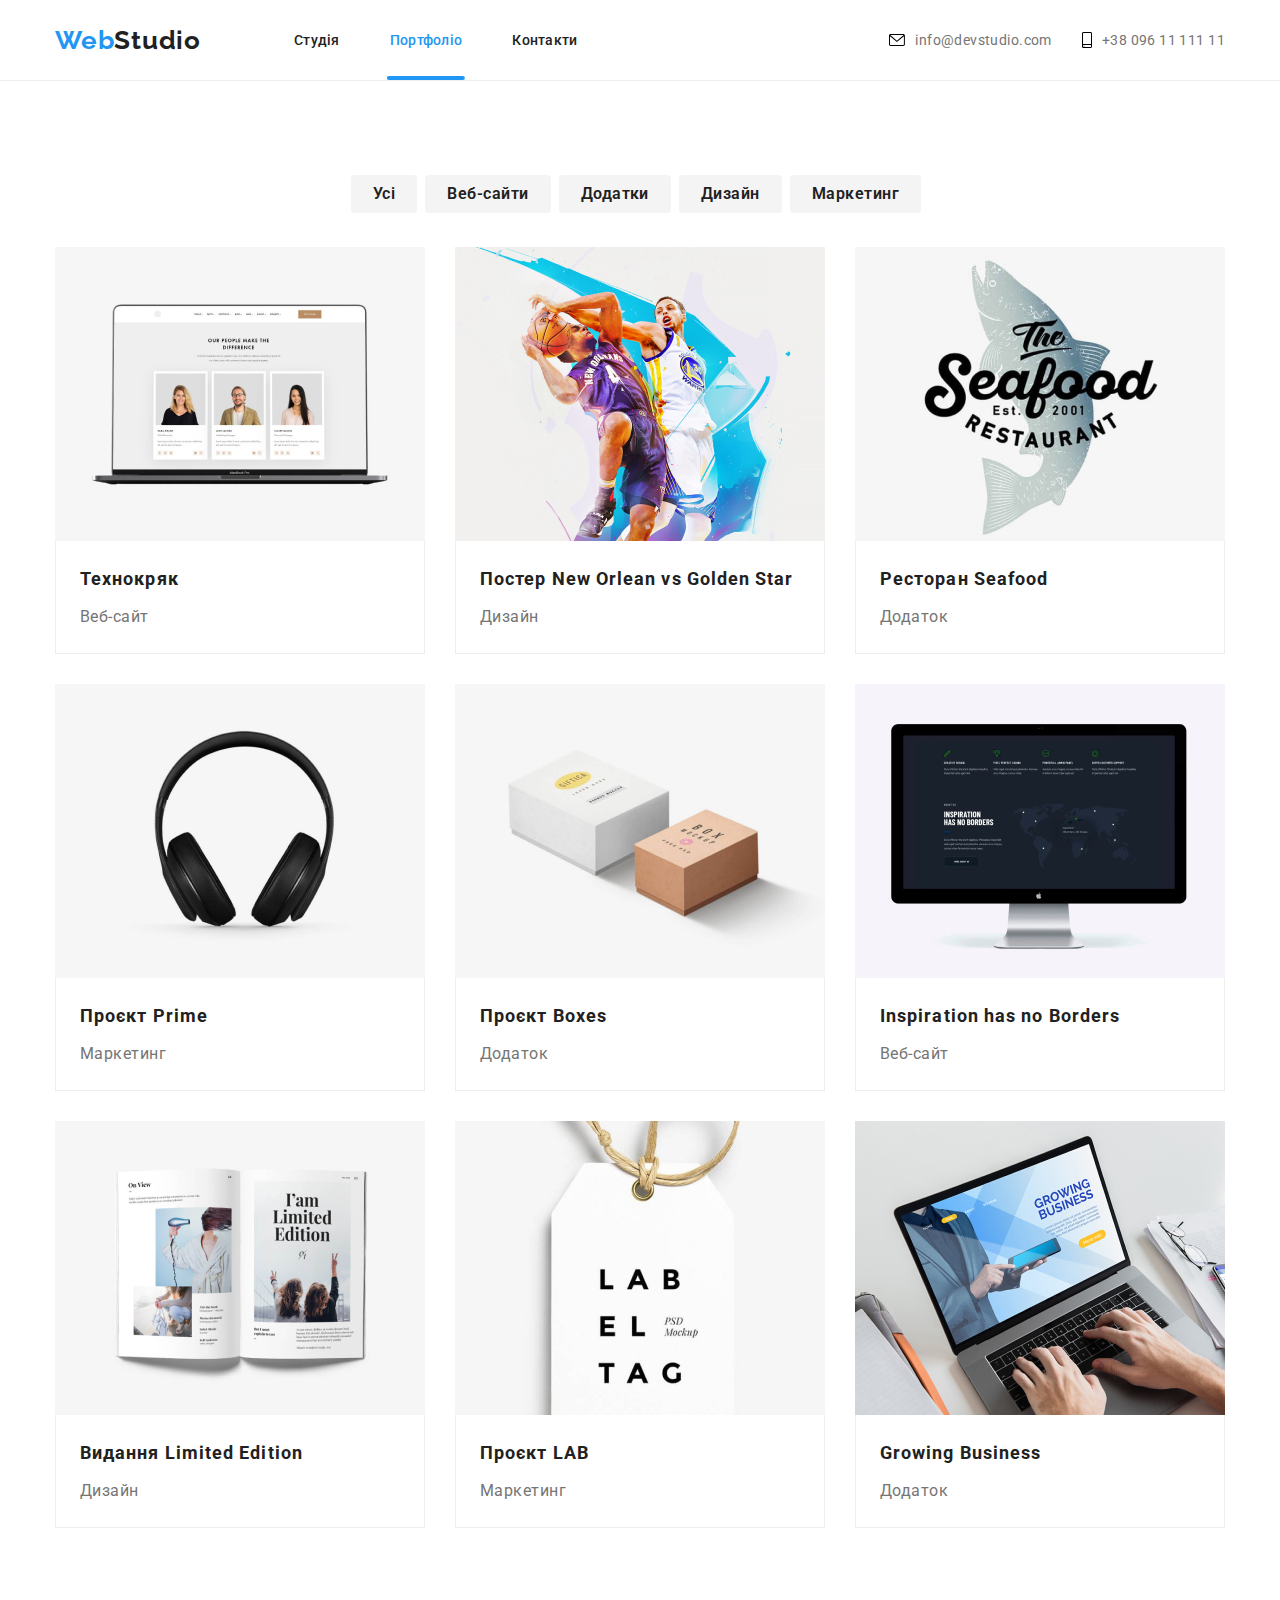
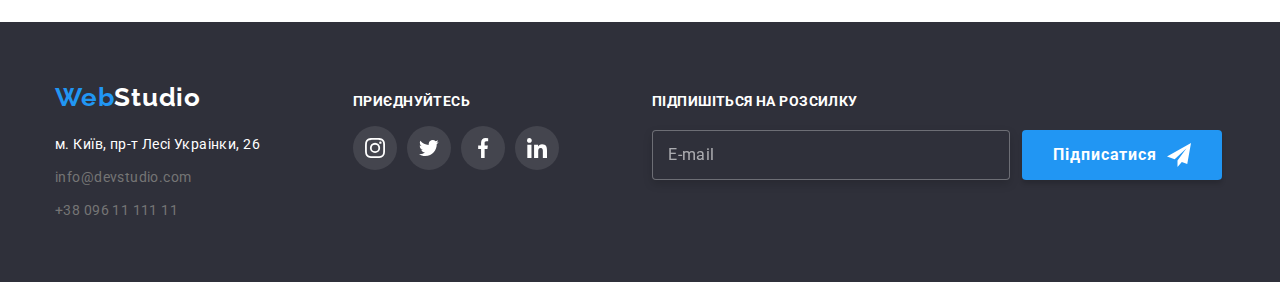
==== portfolio.html @ 5ae22065 "hw7" ====
<!DOCTYPE html>
<html lang="uk">
  <head>
    <meta charset="UTF-8" />
    <meta http-equiv="X-UA-Compatible" content="IE=edge" />
    <meta name="viewport" content="width=device-width, initial-scale=1.0" />
    <title>Portfolio</title>
    <link rel="preconnect" href="https://fonts.googleapis.com" />
    <link rel="preconnect" href="https://fonts.gstatic.com" crossorigin />
    <link
      href="https://fonts.googleapis.com/css2?family=Raleway:wght@700&family=Roboto:wght@400;500;700;900&display=swap"
      rel="stylesheet"
    />
    <link
      rel="stylesheet"
      href="https://cdnjs.cloudflare.com/ajax/libs/modern-normalize/1.1.0/modern-normalize.min.css"
    />
    <link rel="stylesheet" href="./css/styles.css" />
  </head>
  <body>
    <header class="header">
      <div class="container header-container">
        <nav class="nav-flex">
          <a class="logo-header" href="./index.html">
            <span class="logo-h1">Web</span>Studio</a
          >
          <ul class="nav-ul-flex">
            <li>
              <a class="link-header" href="./index.html">Студія</a>
            </li>
            <li>
              <a class="link-header current" href="./portfolio.html"
                >Портфоліо</a
              >
            </li>
            <li><a class="link-header" href="#footer">Контакти</a></li>
          </ul>
        </nav>
        <ul class="ul-mail-flex">
          <li>
            <a class="link-header-mail" href="mailto:info@devstudio.com">
              <svg class="contacts-icon" width="16" height="12">
                <use href="./img/icons.svg#icon-envelope"></use>
              </svg>
              info@devstudio.com
            </a>
          </li>
          <li>
            <a class="link-header-number" href="tel:+380961111111"
              ><svg class="contacts-icon" width="10" height="16">
                <use href="./img/icons.svg#icon-smartphone"></use>
              </svg>
              +38 096 11 111 11
            </a>
          </li>
        </ul>
      </div>
    </header>
    <main>
      <section class="sec-one-portfolio">
        <div class="container">
          <h1 class="hidden">Що можна знайти на сайті</h1>
          <ul class="button-list">
            <li>
              <button class="button-portfolio" type="button">Усі</button>
            </li>
            <li>
              <button class="button-portfolio" type="button">Веб-сайти</button>
            </li>
            <li>
              <button class="button-portfolio" type="button">Додатки</button>
            </li>
            <li>
              <button class="button-portfolio" type="button">Дизайн</button>
            </li>
            <li>
              <button class="button-portfolio" type="button">Маркетинг</button>
            </li>
          </ul>
          <ul class="portfolio-cards">
            <li class="portfolio-card">
              <a class="portfolio-cards-link" href="#">
                <div class="portfolio-wrapper-card">
                  <img
                    src="./img/8.jpg"
                    alt="фото ноутбуку з відкритим сайтом"
                    width="370"
                  />
                  <p class="portfolio-card-text">
                    Ресурс пропонує комплексні пропозиції з різним рівнем
                    функціоналу та сервісів. Все це дозволить відвідувачу
                    отримати вичерпні відомості про компанію чи приватну особу.
                  </p>
                </div>
                <div class="portfolio-name-type">
                  <h2 class="portfolio-name">Технокряк</h2>
                  <p class="portfolio-type">Веб-сайт</p>
                </div>
              </a>
            </li>
            <li class="portfolio-card">
              <a class="portfolio-cards-link" href="#">
                <div class="portfolio-wrapper-card">
                  <img
                    src="./img/9.jpg"
                    alt="фото баскетболістів"
                    width="370"
                  />
                  <p class="portfolio-card-text">
                    Ресурс пропонує комплексні пропозиції з різним рівнем
                    функціоналу та сервісів. Все це дозволить відвідувачу
                    отримати вичерпні відомості про компанію чи приватну особу.
                  </p>
                </div>
                <div class="portfolio-name-type">
                  <h2 class="portfolio-name">
                    Постер New Orlean vs Golden Star
                  </h2>
                  <p class="portfolio-type">Дизайн</p>
                </div>
              </a>
            </li>
            <li class="portfolio-card">
              <a class="portfolio-cards-link" href="#">
                <div class="portfolio-wrapper-card">
                  <img
                    src="./img/10.jpg"
                    alt="фото логотипа ресторану"
                    width="370"
                  />
                  <p class="portfolio-card-text">
                    Ресурс пропонує комплексні пропозиції з різним рівнем
                    функціоналу та сервісів. Все це дозволить відвідувачу
                    отримати вичерпні відомості про компанію чи приватну особу.
                  </p>
                </div>
                <div class="portfolio-name-type">
                  <h2 class="portfolio-name">Ресторан Seafood</h2>
                  <p class="portfolio-type">Додаток</p>
                </div>
              </a>
            </li>
            <li class="portfolio-card">
              <a class="portfolio-cards-link" href="#">
                <div class="portfolio-wrapper-card">
                  <img src="./img/11.jpg" alt="фото навушників" width="370" />
                  <p class="portfolio-card-text">
                    Ресурс пропонує комплексні пропозиції з різним рівнем
                    функціоналу та сервісів. Все це дозволить відвідувачу
                    отримати вичерпні відомості про компанію чи приватну особу.
                  </p>
                </div>
                <div class="portfolio-name-type">
                  <h2 class="portfolio-name">Проєкт Prime</h2>
                  <p class="portfolio-type">Маркетинг</p>
                </div>
              </a>
            </li>
            <li class="portfolio-card">
              <a class="portfolio-cards-link" href="#">
                <div class="portfolio-wrapper-card">
                  <img
                    src="./img/12.jpg"
                    alt="фото коробок гарнітури"
                    width="370"
                  />
                  <p class="portfolio-card-text">
                    Ресурс пропонує комплексні пропозиції з різним рівнем
                    функціоналу та сервісів. Все це дозволить відвідувачу
                    отримати вичерпні відомості про компанію чи приватну особу.
                  </p>
                </div>
                <div class="portfolio-name-type">
                  <h2 class="portfolio-name">Проєкт Boxes</h2>
                  <p class="portfolio-type">Додаток</p>
                </div>
              </a>
            </li>
            <li class="portfolio-card">
              <a class="portfolio-cards-link" href="#">
                <div class="portfolio-wrapper-card">
                  <img src="./img/13.jpg" alt="фото монітора" width="370" />
                  <p class="portfolio-card-text">
                    Ресурс пропонує комплексні пропозиції з різним рівнем
                    функціоналу та сервісів. Все це дозволить відвідувачу
                    отримати вичерпні відомості про компанію чи приватну особу.
                  </p>
                </div>
                <div class="portfolio-name-type">
                  <h2 class="portfolio-name">Inspiration has no Borders</h2>
                  <p class="portfolio-type">Веб-сайт</p>
                </div>
              </a>
            </li>
            <li class="portfolio-card">
              <a class="portfolio-cards-link" href="#">
                <div class="portfolio-wrapper-card">
                  <img src="./img/14.jpg" alt="фото журналу" width="370" />
                  <p class="portfolio-card-text">
                    Ресурс пропонує комплексні пропозиції з різним рівнем
                    функціоналу та сервісів. Все це дозволить відвідувачу
                    отримати вичерпні відомості про компанію чи приватну особу.
                  </p>
                </div>
                <div class="portfolio-name-type">
                  <h2 class="portfolio-name">Видання Limited Edition</h2>
                  <p class="portfolio-type">Дизайн</p>
                </div>
              </a>
            </li>
            <li class="portfolio-card">
              <a class="portfolio-cards-link" href="#">
                <div class="portfolio-wrapper-card">
                  <img src="./img/15.jpg" alt="фото реклами" width="370" />
                  <p class="portfolio-card-text">
                    Ресурс пропонує комплексні пропозиції з різним рівнем
                    функціоналу та сервісів. Все це дозволить відвідувачу
                    отримати вичерпні відомості про компанію чи приватну особу.
                  </p>
                </div>
                <div class="portfolio-name-type">
                  <h2 class="portfolio-name">Проєкт LAB</h2>
                  <p class="portfolio-type">Маркетинг</p>
                </div>
              </a>
            </li>
            <li class="portfolio-card">
              <a class="portfolio-cards-link" href="#">
                <div class="portfolio-wrapper-card">
                  <img src="./img/16.jpg" alt="фото ноутбука" width="370" />
                  <p class="portfolio-card-text">
                    Ресурс пропонує комплексні пропозиції з різним рівнем
                    функціоналу та сервісів. Все це дозволить відвідувачу
                    отримати вичерпні відомості про компанію чи приватну особу.
                  </p>
                </div>
                <div class="portfolio-name-type">
                  <h2 class="portfolio-name">Growing Business</h2>
                  <p class="portfolio-type">Додаток</p>
                </div>
              </a>
            </li>
          </ul>
        </div>
      </section>
    </main>
    <footer class="footer">
			<div class="container container-wrap">
				<div class="join-us-wrap">
					<a href="./index.html" class="text-logo-footer"> <span class="logo-h1">Web</span>Studio</a>

					<address>
						<ul class="footer-content">
							<li class="footer-elem-item">
								<a
									class="footer-link-address"
									href="https://goo.gl/maps/CPtrU1FHBa2aNyZL9"
									target="_blank"
									rel="noopener noreferrer nofollow"
									>м. Київ, пр-т Лесі Украінки, 26</a
								>
							</li>
							<li class="footer-elem-item">
								<a class="footer-links" href="mailto:info@devstudio.com">info@devstudio.com</a>
							</li>
							<li class="footer-elem-item">
								<a class="footer-links" href="tel:+380961111111">+38 096 11 111 11</a>
							</li>
						</ul>
					</address>
				</div>
				<div class="social-footer-wrap">
					<p class="join-us-header">Приєднуйтесь</p>
					<ul class="social-icons-list">
						<li class="footer-icons">
							<a class="social-icons-link" href="#">
								<svg class="social-media-icons" width="20" height="20">
									<use href="./img/icons.svg#icon-instagram"></use>
								</svg>
							</a>
						</li>
						<li class="footer-icons">
							<a class="social-icons-link" href="#">
								<svg class="social-media-icons" width="20" height="20">
									<use href="./img/icons.svg#icon-twit"></use>
								</svg>
							</a>
						</li>
						<li class="footer-icons">
							<a class="social-icons-link" href="#">
								<svg class="social-media-icons" width="20" height="20">
									<use href="./img/icons.svg#icon-facebook"></use>
								</svg>
							</a>
						</li>
						<li class="footer-icons">
							<a class="social-icons-link" href="#">
								<svg class="social-media-icons" width="20" height="20">
									<use href="./img/icons.svg#icon-linkedin"></use>
								</svg>
							</a>
						</li>
					</ul>
				</div>
				<div class="modal-footer">
					<p class="sign-title">Підпишіться на розсилку</p>
					<form class="footer-form">
						
							<input class="input-footer" 
							type="email" 
							name="input-email" 
							id="email"
							placeholder="E-mail">
									<button class="input-button-footer" type="submit">
										Підписатися
										<svg class="modal-icon-footer" width="24" height="24">
											<use href="./img/icons.svg#icon-icon-send-1"></use>
										</svg>
									</button>
								
							</form>
			</div>
			
		</div>
		</footer>
  </body>
</html>
---- css/styles.css ----
:root {
	--main-text-color: #212121;
	--secondary-text-color: #757575;
	--main-white-color: #fff;
	--highlight-color: #2196f3;
	--secondary-white-color: #f5f4f5;
	--fill-color: #2f303a;
	--button-active-color: #188ce8;
	--card-border-color: #eee;
	--background-color: #f5f4fa;
	--icon-color: #afb1b8;
}
h1,
h2,
h3,
h4,
h5,
h6,
p {
	margin: 0;
}
ul {
	list-style: none;
	margin: 0;
	padding: 0;
}
img {
	display: block;
}

.container {
	width: 1200px;
	padding-left: 15px;
	padding-right: 15px;
	margin: 0 auto;
}

body {
	font-family: "Roboto", sans-serif;
	color: var(--main-text-color);
	font-size: 14px;
	letter-spacing: 0.03em;
}
a {
	text-decoration: none;
	color: var(--main-text-color);
}
.header {
	border-bottom: 1px solid var(--card-border-color);
}

.header-container {
	height: 80px;
	display: flex;
	align-items: center;
}
.nav-flex {
	display: flex;
	margin-right: auto;
	align-items: center;
}
.logo-header {
	margin-right: 93px;

	font-family: "Raleway", sans-serif;
	font-size: 26px;
	line-height: 1.19;
	font-weight: 700;
	letter-spacing: 0.03em;
}
.logo-h1 {
	color: var(--highlight-color);
}

.nav-ul-flex {
	display: flex;
	gap: 50px;
	padding-top: 32px;
}

.nav-ul-flex .link-header:hover,
.nav-ul-flex .link-header:focus {
	color: var(--highlight-color);
}
.nav-ul-flex .link-header.current {
	color: var(--highlight-color);
}
.current:after {
	display: block;
	content: "";
	width: 108%;
	height: 4px;
	border-radius: 2px;
	background-color: var(--highlight-color);
	margin-top: 28px;
	transform: translateX(-4%);
}

.link-header {
	text-decoration: none;
	font-size: 14px;
	font-weight: 500;
	line-height: 1.15;
	letter-spacing: 0.02em;
	color: var(--main-text-color);
	transition: color 250ms cubic-bezier(0.4, 0, 0.2, 1);
}

.ul-mail-flex {
	display: flex;
	gap: 30px;
	align-items: center;
}

.contacts-icon {
	margin-right: 10px;
}
.link-header-number:hover .contacts-icon {
	fill: var(--highlight-color);
}
.link-header-mail:hover .contacts-icon {
	fill: var(--highlight-color);
}

.link-header-mail {
	display: flex;
	align-items: center;
	list-style: none;
	color: var(--secondary-text-color);
	transition: color 250ms cubic-bezier(0.4, 0, 0.2, 1);
}

.link-header-mail:hover,
.link-header-mail:focus {
	color: var(--highlight-color);
}
.link-header-number {
	display: flex;
	align-items: center;
	list-style: none;
	color: var(--secondary-text-color);
	transition: color 250ms cubic-bezier(0.4, 0, 0.2, 1);
}
.link-header-number:hover,
.link-header-number:focus {
	color: var(--highlight-color);
}

.hero {
	background-image: linear-gradient(rgba(47, 48, 58, 0.4), rgba(47, 48, 58, 0.4)), url(../img/hero.jpg);
	background-repeat: no-repeat;
	background-position: center;
	padding-top: 200px;
	padding-bottom: 200px;
}

section {
	display: block;
}

.main-h1-title {
	color: var(--main-white-color);
	font-size: 44px;
	line-height: 1.36;
	font-weight: 900;
	text-transform: uppercase;
	letter-spacing: 0.06em;
	text-align: center;
	width: 696px;
	margin: 0 auto;
	margin-bottom: 30px;
}
button {
	border: none;
	outline: none;
	margin: 0 auto;
	display: block;
}
.button {
	width: 216px;
	height: 50px;
	background-color: var(--highlight-color);
	font-size: 16px;
	font-weight: 700;
	line-height: 1.875;
	letter-spacing: 0.06em;
	color: var(--main-white-color);
	border-radius: 4px;
	cursor: pointer;
	font-family: inherit;
	transition: background-color 250ms cubic-bezier(0.4, 0, 0.2, 1), color 250ms cubic-bezier(0.4, 0, 0.2, 1);
}

.button:hover {
	background-color: var(--button-active-color);
	color: var(--main-white-color);
}
.button:focus {
	background-color: var(--button-active-color);
	color: var(--main-white-color);
}
.button:active {
	background-color: var(--button-active-color);
	color: var(--main-white-color);
}
.hidden {
	color: rgba(0, 0, 0, 0);
	position: absolute;
	width: 1px;
	height: 1px;
	margin: -1px;
	border: 0;
	padding: 0;
	white-space: nowrap;
	clip-path: inset(100%);
	clip: rect(0 0 0 0);
	overflow: hidden;
}

.sec-two {
	padding-top: 94px;
	padding-bottom: 94px;
}
.our-skills {
	display: flex;
	justify-content: space-between;
}
.skill-cont {
	line-height: 1.71;
	letter-spacing: 0.03em;
	width: 270px;
	color: var(--secondary-text-color);
}
.svg-icon-style {
	display: flex;
	align-items: center;
	justify-content: center;
	background-color: var(--background-color);
	width: 270px;
	height: 120px;
	margin-bottom: 30px;
}

.skill-name {
	font-weight: 700;
	font-size: 14px;
	line-height: 1.14;
	letter-spacing: 0.03em;
	text-transform: uppercase;
	color: var(--main-text-color);
	margin-bottom: 10px;
}

.skill-descr {
	font-size: 14px;
	line-height: 1.7;
	letter-spacing: 0.03em;
	color: var(--secondary-text-color);
}

.sec-three {
	text-align: center;
	width: 100%;

	padding-bottom: 94px;
}
.sec-head {
	font-weight: 700;
	font-size: 36px;
	line-height: 1, 1666;
	text-align: center;
	letter-spacing: 0.03em;
	color: var(--main-text-color);
	margin-bottom: 50px;
}

.images-block {
	display: flex;
	justify-content: center;
	gap: 30px;
}

.images {
	list-style: none;
	position: relative;
}

.label-text {
	position: absolute;
	display: flex;
	text-align: center;
	justify-content: center;
	align-items: center;
	right: 0;
	bottom: 0;
	width: 100%;
	height: 70px;
	font-weight: 700;
	font-size: 14px;
	line-height: 1.14;
	letter-spacing: 0.03em;
	text-transform: uppercase;
	background-color: rgba(47, 48, 58, 0.8);
	color: var(--main-white-color);
}
.sec-four {
	background-color: var(--secondary-white-color);
	padding-top: 94px;
	padding-bottom: 94px;
}
.cards {
	display: flex;
	gap: 30px;
}
.card {
	background-color: var(--main-white-color);
	box-shadow: 0px 1px 3px rgb(0 0 0 / 12%), 0px 1px 1px rgb(0 0 0 / 14%), 0px 2px 1px rgb(0 0 0 / 20%);
	border-radius: 0px 0px 4px 4px;
	list-style: none;
}

.our-team {
	padding: 30px 0;
}
.card-name {
	font-weight: 500;
	font-size: 16px;
	line-height: 1.19;
	text-align: center;
	letter-spacing: 0.03em;
	color: var(--main-text-color);
	margin-bottom: 10px;
}

.job {
	color: var(--secondary-text-color);
	font-size: 16px;
	font-weight: 400;
	letter-spacing: 0.03em;
	text-align: center;
}

.social-icons-list {
	display: flex;
	justify-content: center;
	margin-top: 16px;
	gap: 10px;
}
.social-icons-item {
	width: 44px;
	height: 44px;
}
.social-media-icons {
	fill: var(--icon-color);
	transition: fill 250ms, background-color 250ms cubic-bezier(0.4, 0, 0.2, 1);
}

.social-icons-link:hover,
.social-icons-link:focus {
	background-color: var(--highlight-color);
}
.social-icons-link:hover .social-media-icons,
.social-icons-link:focus .social-media-icons {
	fill: #fff;
}
.social-icons-link {
	display: flex;
	align-items: center;
	justify-content: center;
	width: 100%;
	height: 100%;
	border-radius: 100%;
	background: rgba(255, 255, 255, 0.1);
	transition: background-color 250ms cubic-bezier(0.4, 0, 0.2, 1), color 250ms cubic-bezier(0.4, 0, 0.2, 1);
}

.clients {
	padding-top: 94px;
	padding-bottom: 94px;
}
.clients-header {
	font-weight: 700;
	font-size: 36px;
	line-height: 1.17;
	text-align: center;
	letter-spacing: 0.03em;
	color: var(--main-text-color);
	margin-bottom: 50px;
}
.clients-icons {
	display: flex;
	justify-content: center;
	gap: 30px;
}
.clients-icons {
	fill: var(--icon-color);
}
.clients-icons-link:hover .clients-icons,
.clients-icons-link:focus .clients-icons {
	fill: var(--highlight-color);
}
.clients-icons-list {
	width: 170px;
	height: 92px;
}
.clients-icons-link {
	display: flex;
	align-items: center;
	justify-content: center;
	width: 100%;
	height: 100%;
	border: 1px solid var(--icon-color);
	border-radius: 4px;
	transition: fill 250ms cubic-bezier(0.4, 0, 0.2, 1), background-color 250ms cubic-bezier(0.4, 0, 0.2, 1);
}

.clients-icons-link:hover,
.clients-icons-link:focus {
	border: 1px solid var(--highlight-color);
}

.sec-one-portfolio {
	padding-top: 94px;
	padding-bottom: 94px;
}

.button-list {
	display: flex;
	flex-direction: row;
	list-style: none;
	font-family: inherit;
	justify-content: center;
	margin-bottom: 34px;
}

.button-portfolio {
	width: auto;
	height: 38px;
	background-color: var(--secondary-white-color);
	color: var(--main-text-color);
	border-radius: 4px;
	padding: 6px 22px;
	font-size: 16px;
	line-height: 1.63;
	letter-spacing: 0.03em;
	font-weight: 600;
	text-align: center;
	cursor: pointer;
	font-family: inherit;
	margin-right: 8px;
	transition: color 250ms cubic-bezier(0.4, 0, 0.2, 1), box-shadow 250ms cubic-bezier(0.4, 0, 0.2, 1),
		background-color 250ms cubic-bezier(0.4, 0, 0.2, 1);
}
.button-portfolio:hover,
.button-portfolio:focus {
	background-color: var(--highlight-color);
	color: var(--main-white-color);
	box-shadow: 0px 3px 1px rgba(0, 0, 0, 0.1), 0px 1px 2px rgba(0, 0, 0, 0.08), 0px 2px 2px rgba(0, 0, 0, 0.12);
}
.button-portfolio:active {
	background-color: var(--button-active-color);
	color: var(--main-white-color);
}
.portfolio-cards {
	display: flex;
	flex-wrap: wrap;
	gap: 30px;
}

.portfolio-card {
	background-color: var(--main-white-color);
	flex-basis: calc((100% - 60px) / 3);
}

.portfolio-card:hover {
	box-shadow: 0px 1px 1px rgba(0, 0, 0, 0.12), 0px 4px 4px rgba(0, 0, 0, 0.06), 1px 4px 6px rgba(0, 0, 0, 0.16);
}
.portfolio-wrapper-card {
	position: relative;
	overflow: hidden;
}

.portfolio-card:hover .portfolio-card-text {
	transform: translateY(0);
}
.portfolio-cards-link:focus .portfolio-card-text {
	transform: translateY(0);
}
.portfolio-cards-link {
	display: block;
}

.portfolio-name-type {
	padding: 20px 24px;
	border: 1px solid var(--card-border-color);
	border-top: none;
}
.portfolio-card-text {
	position: absolute;
	top: 0;
	background-color: rgba(33, 150, 243, 0.9);
	color: var(--main-white-color);
	font-size: 18px;
	line-height: 1.5;
	letter-spacing: 0.03em;
	padding: 63px 40px;
	transform: translateY(100%);
	transition: transform 250ms cubic-bezier(0.4, 0, 0.2, 1);
}
.portfolio-name {
	margin-bottom: 4px;
	font-weight: 700;
	font-size: 18px;
	line-height: 2;
	letter-spacing: 0.06em;
	color: var(--main-text-color);
}
.portfolio-type {
	color: var(--secondary-text-color);
	font-size: 16px;
	letter-spacing: 0.03em;
	line-height: 2;
}

.footer {
	padding: 60px 0;
	background-color: var(--fill-color);
}

.footer-content {
	gap: 9px;
	display: flex;
	flex-direction: column;
}
.text-logo-footer {
	font-family: "Raleway", sans-serif;
	font-size: 26px;
	line-height: 1.19;
	font-weight: 700;
	letter-spacing: 0.03em;
	color: var(--main-white-color);
	margin-bottom: 20px;
	display: inline-block;
}

.footer-icons {
	width: 44px;
	height: 44px;
}
.footer-elem-item {
	list-style: none;
	font-style: normal;
}

.footer-link-address {
	color: var(--main-white-color);
	letter-spacing: 0.03em;
	font-size: 14px;
	line-height: 1.7;
	transition: color 250ms cubic-bezier(0.4, 0, 0.2, 1);
}
.footer-link-address:hover,
.footer-link-address:focus {
	color: var(--highlight-color);
}

.footer-links {
	font-family: "Roboto", sans-serif;
	color: var(--secondary-text-color);
	font-size: 14px;
	line-height: 1.7;
	letter-spacing: 0.03em;
	transition: color 250ms cubic-bezier(0.4, 0, 0.2, 1);
}
.footer-links:hover,
.footer-links:focus {
	color: var(--highlight-color);
}
.social-footer-wrap .social-media-icons {
	fill: #fff;
}
.join-us-header {
	font-weight: 700;
	font-size: 14px;
	line-height: 1.14;
	letter-spacing: 0.03em;
	text-transform: uppercase;
	color: var(--main-white-color);
}

.container-wrap {
	display: flex;
	gap: 93px;
	align-items: baseline;
}

.backdrop {
	position: fixed;
	top: 0;
	width: 100%;
	height: 100%;
	background-color: rgba(0, 0, 0, 0.2);
}


.footer-form {
	display: flex;
	gap: 12px;
}
.sign-title {
	font-weight: 700;
	font-size: 14px;
	line-height: 1.14;
	letter-spacing: 0.03em;
	text-transform: uppercase;
	color: var(--main-white-color);
	margin-bottom: 20px;
}
.input-footer::placeholder {
	font-size: 16px;
	line-height: 1.25;
	letter-spacing: 0.03em;
	color: rgba(255, 255, 255, 0.6);
	
}
.input-footer {
	width: 358px;
	height: 50px;
	border: 1px solid rgba(255, 255, 255, 0.3);
	filter: drop-shadow(0px 4px 4px rgba(0, 0, 0, 0.15));
	border-radius: 4px;
	background-color: var(--fill-color);
	color: var(--main-white-color);
	padding-left: 15px;
}

.input-footer:focus{
outline-color: var(--highlight-color);
}
.input-footer:hover{
	border-color: var(--highlight-color);
}
.input-button-footer {
	width: 200px;
	height: 50px;
	box-shadow: 0px 4px 4px rgba(0, 0, 0, 0.15);
	border-radius: 4px;
	background-color: var(--highlight-color);
	font-weight: 700;
	font-size: 16px;
	line-height: 1.8;
	display: flex;
	align-items: center;
	letter-spacing: 0.06em;
	color: var(--main-white-color);
	justify-content: center;
	gap: 10px;
	cursor: pointer;
}

.input-button-footer:hover,
.input-button-footer:focus {
	background-color: var(--button-active-color);
	color: var(--main-white-color);
	transition: color 250ms cubic-bezier(0.4, 0, 0.2, 1), background-color 250ms cubic-bezier(0.4, 0, 0.2, 1);
}
.modal-icon-footer {
	fill: var(--main-white-color);
}
.modal {
	width: 528px;
	min-height: 580px;
	background-color: var(--main-white-color);
	box-shadow: 0px 1px 3px rgba(0, 0, 0, 0.12), 0px 1px 1px rgba(0, 0, 0, 0.14), 0px 2px 1px rgba(0, 0, 0, 0.2);
	border-radius: 4px;
	transform: translate(-50%, -50%);
	position: absolute;
	top: 50%;
	left: 50%;
	padding: 40px;
}
.modal-close {
	position: absolute;
	right: 10px;
	top: 10px;
	width: 30px;
	height: 30px;
	border: 1px solid rgba(0, 0, 0, 0.1);
	border-radius: 50%;
	display: flex;
	align-items: center;
	justify-content: center;
	background-color: transparent;
	cursor: pointer;
	transition: color 250ms cubic-bezier(0.4, 0, 0.2, 1), background-color 250ms cubic-bezier(0.4, 0, 0.2, 1);
}
.modal-close:hover .modal-close-icon,
.modal-close:focus .modal-close-icon {
	fill: var(--button-active-color);
}

.is-hidden {
	opacity: 0;
	visibility: hidden;
	pointer-events: none;
}

.modal-title {
	font-weight: 700;
	font-size: 20px;
	line-height: 1.15;
	text-align: center;
	letter-spacing: 0.03em;
	margin-bottom: 12px;
	color: var(--main-text-color);
}

.modal-field {
	position: relative;
	margin-bottom: 10px;
}
.modal-icon {
	position: absolute;
	left: 12px;
	top: 30px;
}
.input-label {
	color: var(--secondary-text-color);
	font-weight: 400;
}

.check-text {
	font-size: 14px;
	line-height: 1.7;
	letter-spacing: 0.03em;
	color: var(--secondary-text-color);
	display: flex;
	align-items: center;
}
.check-text span {
	width: 16px;
	height: 15px;
	background: var(--main-white-color);
	border: 0.2px solid var(--main-text-color);
	border-radius: 2px;
	margin-right: 7px;
	display: flex;
	align-items: center;
	justify-content: center;
	fill: transparent;
}


.modal-check:checked + .check-text span {
	background-color: var(--highlight-color);
	border: none;
	fill: var(--main-white-color);
	
}
.modal-check:focus + .check-text span {
	border-color: var(--highlight-color);
}


.input-policy {
	color: var(--highlight-color);
	letter-spacing: 0.03em;
	font-size: 14px;
	line-height: 1.7;
	text-decoration: underline;
	margin-left: 5px;
}

.modal-input {
	width: 100%;
	height: 40px;
	margin-top: 4px;
	border-radius: 5px;
	border: 1px solid rgba(33, 33, 33, 0.2);
	border-radius: 4px;
	padding-left: 42px;
	color: var(--main-text-color);
	outline: transparent;
}
.modal-input:focus {
	border-color: var(--highlight-color);
}

.modal-input:focus + .modal-icon {
	fill: var(--highlight-color);

}

.modal-comment {
	width: 100%;
	height: 120px;
	border: 1px solid rgba(33, 33, 33, 0.2);
	border-radius: 4px;
	resize: none;
	padding: 16px 12px;
	margin-top: 4px;
	margin-bottom: 20px;
	
}

.modal-comment:hover,
.modal-comment:focus{
outline-color: var(--highlight-color);
}
.modal-comment::placeholder {
	font-size: 12px;
	color: #303030;
	font-size: 12px;
	line-height: 1.16;
	letter-spacing: 0.01em;
	color: rgba(117, 117, 117, 0.5);
}

.comment {
	width: 100%;
	height: 120px;
	margin-top: 28px;
}
.input-button {
	width: 200px;
	height: 50px;
	font-weight: 700;
	font-size: 16px;
	line-height: 1.8;
	box-shadow: 0px 4px 4px rgba(0, 0, 0, 0.15);
	border-radius: 4px;
	letter-spacing: 0.06em;
	color: var(--main-white-color);
	background-color: var(--highlight-color);
	cursor: pointer;
}
.input-button:hover,
.input-button:focus {
	background-color: var(--button-active-color);
	color: var(--main-white-color);
	transition: color 250ms cubic-bezier(0.4, 0, 0.2, 1), background-color 250ms cubic-bezier(0.4, 0, 0.2, 1),
		box-shadow 250ms cubic-bezier(0.4, 0, 0.2, 1);
}
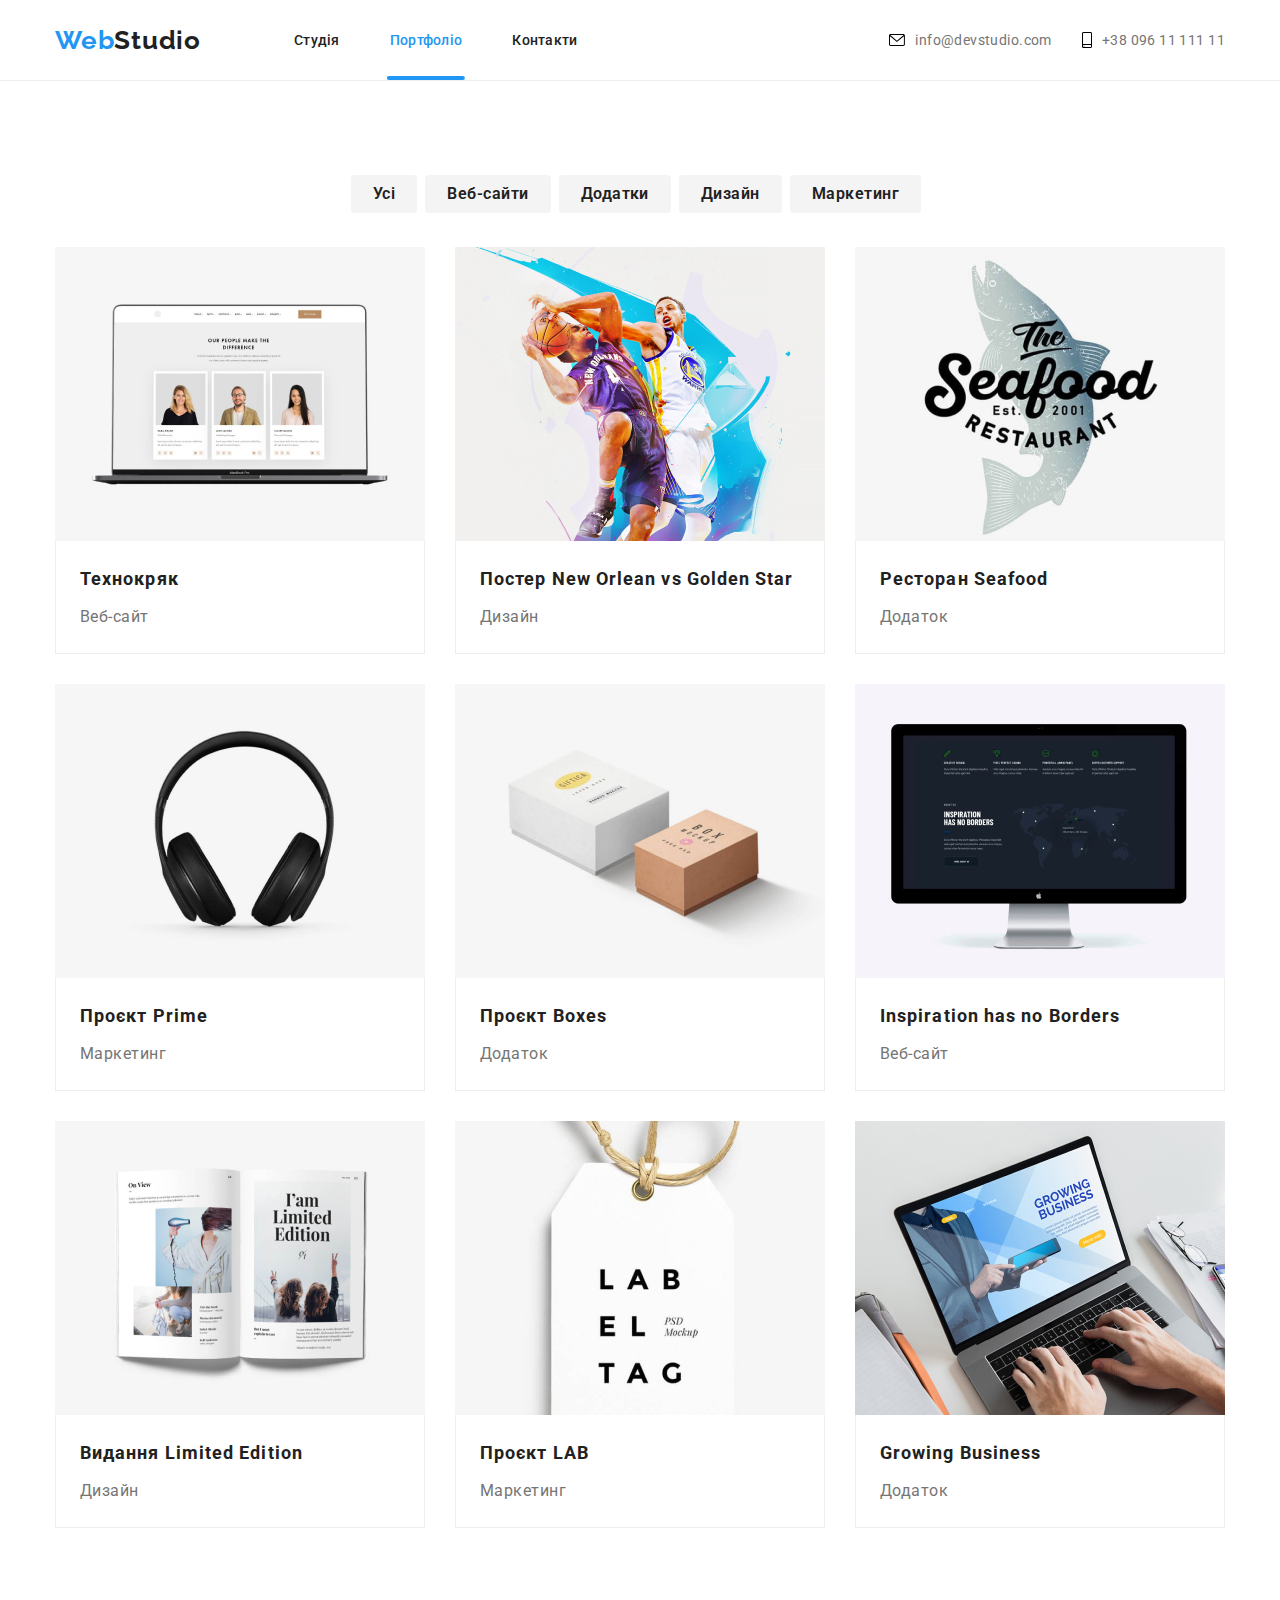
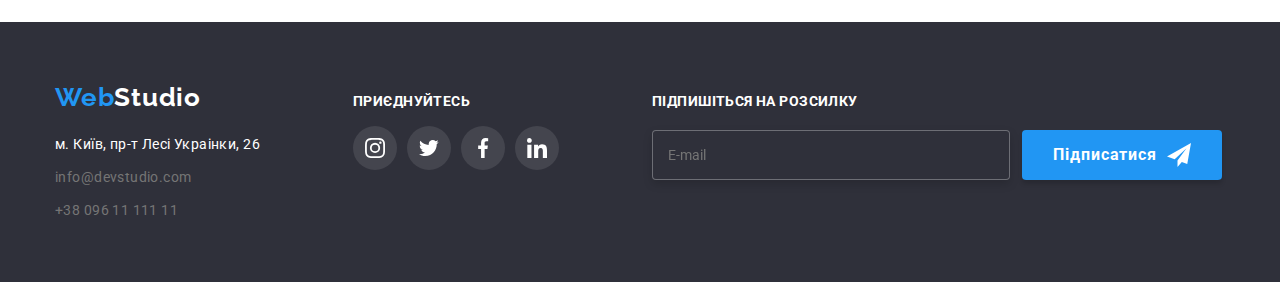
==== commit 0b819e60: "saas-scss" ====
--- a/portfolio.html
+++ b/portfolio.html
@@ -16,6 +16,7 @@
       href="https://cdnjs.cloudflare.com/ajax/libs/modern-normalize/1.1.0/modern-normalize.min.css"
     />
     <link rel="stylesheet" href="./css/styles.css" />
+    <link rel="stylesheet" href="./css/main.min.css" />
   </head>
   <body>
     <header class="header">
--- a/css/styles.css
+++ b/css/styles.css
@@ -1,4 +1,4 @@
-:root {
+/* :root {
 	--main-text-color: #212121;
 	--secondary-text-color: #757575;
 	--main-white-color: #fff;
@@ -9,8 +9,8 @@
 	--card-border-color: #eee;
 	--background-color: #f5f4fa;
 	--icon-color: #afb1b8;
-}
-h1,
+} */
+/* h1,
 h2,
 h3,
 h4,
@@ -26,26 +26,26 @@
 }
 img {
 	display: block;
-}
-
-.container {
+} */
+
+/* .container {
 	width: 1200px;
 	padding-left: 15px;
 	padding-right: 15px;
 	margin: 0 auto;
-}
-
-body {
+} */
+
+/* body {
 	font-family: "Roboto", sans-serif;
 	color: var(--main-text-color);
 	font-size: 14px;
 	letter-spacing: 0.03em;
-}
-a {
+} */
+/* a {
 	text-decoration: none;
 	color: var(--main-text-color);
-}
-.header {
+} */
+/* .header {
 	border-bottom: 1px solid var(--card-border-color);
 }
 
@@ -144,9 +144,9 @@
 .link-header-number:hover,
 .link-header-number:focus {
 	color: var(--highlight-color);
-}
-
-.hero {
+} */
+
+/* .hero {
 	background-image: linear-gradient(rgba(47, 48, 58, 0.4), rgba(47, 48, 58, 0.4)), url(../img/hero.jpg);
 	background-repeat: no-repeat;
 	background-position: center;
@@ -202,8 +202,8 @@
 .button:active {
 	background-color: var(--button-active-color);
 	color: var(--main-white-color);
-}
-.hidden {
+} */
+/* .hidden {
 	color: rgba(0, 0, 0, 0);
 	position: absolute;
 	width: 1px;
@@ -215,9 +215,9 @@
 	clip-path: inset(100%);
 	clip: rect(0 0 0 0);
 	overflow: hidden;
-}
-
-.sec-two {
+} */
+
+/* .sec-two {
 	padding-top: 94px;
 	padding-bottom: 94px;
 }
@@ -256,9 +256,9 @@
 	line-height: 1.7;
 	letter-spacing: 0.03em;
 	color: var(--secondary-text-color);
-}
-
-.sec-three {
+} */
+
+/* .sec-three {
 	text-align: center;
 	width: 100%;
 
@@ -302,8 +302,8 @@
 	text-transform: uppercase;
 	background-color: rgba(47, 48, 58, 0.8);
 	color: var(--main-white-color);
-}
-.sec-four {
+} */
+/* .sec-four {
 	background-color: var(--secondary-white-color);
 	padding-top: 94px;
 	padding-bottom: 94px;
@@ -372,9 +372,9 @@
 	border-radius: 100%;
 	background: rgba(255, 255, 255, 0.1);
 	transition: background-color 250ms cubic-bezier(0.4, 0, 0.2, 1), color 250ms cubic-bezier(0.4, 0, 0.2, 1);
-}
-
-.clients {
+} */
+
+/* .clients {
 	padding-top: 94px;
 	padding-bottom: 94px;
 }
@@ -417,9 +417,9 @@
 .clients-icons-link:hover,
 .clients-icons-link:focus {
 	border: 1px solid var(--highlight-color);
-}
-
-.sec-one-portfolio {
+} */
+
+/* .sec-one-portfolio {
 	padding-top: 94px;
 	padding-bottom: 94px;
 }
@@ -520,9 +520,9 @@
 	font-size: 16px;
 	letter-spacing: 0.03em;
 	line-height: 2;
-}
-
-.footer {
+} */
+
+/* .footer {
 	padding: 60px 0;
 	background-color: var(--fill-color);
 }
@@ -666,8 +666,9 @@
 }
 .modal-icon-footer {
 	fill: var(--main-white-color);
-}
-.modal {
+} */
+
+/* .modal {
 	width: 528px;
 	min-height: 580px;
 	background-color: var(--main-white-color);
@@ -761,7 +762,9 @@
 	border-color: var(--highlight-color);
 }
 
-
+.check-modal-icon {
+	margin-left: 20px;
+}
 .input-policy {
 	color: var(--highlight-color);
 	letter-spacing: 0.03em;
@@ -833,6 +836,7 @@
 	color: var(--main-white-color);
 	background-color: var(--highlight-color);
 	cursor: pointer;
+	margin-top: 30px;
 }
 .input-button:hover,
 .input-button:focus {
@@ -840,4 +844,4 @@
 	color: var(--main-white-color);
 	transition: color 250ms cubic-bezier(0.4, 0, 0.2, 1), background-color 250ms cubic-bezier(0.4, 0, 0.2, 1),
 		box-shadow 250ms cubic-bezier(0.4, 0, 0.2, 1);
-}
+} */
--- a/css/main.min.css
+++ b/css/main.min.css
@@ -0,0 +1 @@
+:root{--main-text-color: #212121;--secondary-text-color: #757575;--main-white-color: #fff;--highlight-color: #2196f3;--secondary-white-color: #f5f4f5;--fill-color: #2f303a;--button-active-color: #188ce8;--card-border-color: #eee;--background-color: #f5f4fa;--icon-color: #afb1b8}h1,h2,h3,h4,h5,h6,p{margin:0}ul{list-style:none;margin:0;padding:0}img{display:block}a{text-decoration:none;color:var(--main-text-color)}button{border:none;outline:none;margin:0 auto;display:block}.hidden{color:rgba(0,0,0,0);position:absolute;width:1px;height:1px;margin:-1px;border:0;padding:0;white-space:nowrap;-webkit-clip-path:inset(100%);clip-path:inset(100%);clip:rect(0 0 0 0);overflow:hidden}body{font-family:"Roboto",sans-serif;color:var(--main-text-color);font-size:14px;letter-spacing:.03em}.container{width:1200px;padding-left:15px;padding-right:15px;margin:0 auto}.modal{width:528px;min-height:580px;background-color:var(--main-white-color);box-shadow:0px 1px 3px rgba(0,0,0,.12),0px 1px 1px rgba(0,0,0,.14),0px 2px 1px rgba(0,0,0,.2);border-radius:4px;transform:translate(-50%, -50%);position:absolute;top:50%;left:50%;padding:40px}.modal-close{position:absolute;right:10px;top:10px;width:30px;height:30px;border:1px solid rgba(0,0,0,.1);border-radius:50%;display:flex;align-items:center;justify-content:center;background-color:rgba(0,0,0,0);cursor:pointer;transition:color 250ms cubic-bezier(0.4, 0, 0.2, 1),background-color 250ms cubic-bezier(0.4, 0, 0.2, 1)}.modal-close:hover .modal-close-icon,.modal-close:focus .modal-close-icon{fill:var(--button-active-color)}.is-hidden{opacity:0;visibility:hidden;pointer-events:none}.modal-title{font-weight:700;font-size:20px;line-height:1.15;text-align:center;letter-spacing:.03em;margin-bottom:12px;color:var(--main-text-color)}.modal-field{position:relative;margin-bottom:10px}.modal-icon{position:absolute;left:12px;top:30px}.input-label{color:var(--secondary-text-color);font-weight:400}.check-text{font-size:14px;line-height:1.7;letter-spacing:.03em;color:var(--secondary-text-color);display:flex;align-items:center}.check-text span{width:16px;height:15px;background:var(--main-white-color);border:.2px solid var(--main-text-color);border-radius:2px;margin-right:7px;display:flex;align-items:center;justify-content:center;fill:rgba(0,0,0,0)}.modal-check:checked+.check-text span{background-color:var(--highlight-color);border:none;fill:var(--main-white-color)}.modal-check:focus+.check-text span{border-color:var(--highlight-color)}.check-modal-icon{margin-left:20px}.input-policy{color:var(--highlight-color);letter-spacing:.03em;font-size:14px;line-height:1.7;text-decoration:underline;margin-left:5px}.modal-input{width:100%;height:40px;margin-top:4px;border-radius:5px;border:1px solid rgba(33,33,33,.2);border-radius:4px;padding-left:42px;color:var(--main-text-color);outline:rgba(0,0,0,0)}.modal-input:focus{border-color:var(--highlight-color)}.modal-input:focus+.modal-icon{fill:var(--highlight-color)}.modal-comment{width:100%;height:120px;border:1px solid rgba(33,33,33,.2);border-radius:4px;resize:none;padding:16px 12px;margin-top:4px;margin-bottom:20px}.modal-comment:hover,.modal-comment:focus{outline-color:var(--highlight-color)}.modal-comment::-moz-placeholder{font-size:12px;color:#303030;font-size:12px;line-height:1.16;letter-spacing:.01em;color:rgba(117,117,117,.5)}.modal-comment:-ms-input-placeholder{font-size:12px;color:#303030;font-size:12px;line-height:1.16;letter-spacing:.01em;color:rgba(117,117,117,.5)}.modal-comment::placeholder{font-size:12px;color:#303030;font-size:12px;line-height:1.16;letter-spacing:.01em;color:rgba(117,117,117,.5)}.comment{width:100%;height:120px;margin-top:28px}.input-button{width:200px;height:50px;font-weight:700;font-size:16px;line-height:1.8;box-shadow:0px 4px 4px rgba(0,0,0,.15);border-radius:4px;letter-spacing:.06em;color:var(--main-white-color);background-color:var(--highlight-color);cursor:pointer;margin-top:30px}.input-button:hover,.input-button:focus{background-color:var(--button-active-color);color:var(--main-white-color);transition:color 250ms cubic-bezier(0.4, 0, 0.2, 1),background-color 250ms cubic-bezier(0.4, 0, 0.2, 1),box-shadow 250ms cubic-bezier(0.4, 0, 0.2, 1)}.header{border-bottom:1px solid var(--card-border-color)}.header-container{height:80px;display:flex;align-items:center}.nav-flex{display:flex;margin-right:auto;align-items:center}.logo-header{margin-right:93px;font-family:"Raleway",sans-serif;font-size:26px;line-height:1.19;font-weight:700;letter-spacing:.03em}.logo-h1{color:var(--highlight-color)}.nav-ul-flex{display:flex;gap:50px;padding-top:32px}.current:after{display:block;content:"";width:108%;height:4px;border-radius:2px;background-color:var(--highlight-color);margin-top:28px;transform:translateX(-4%)}.link-header{text-decoration:none;font-size:14px;font-weight:500;line-height:1.15;letter-spacing:.02em;color:var(--main-text-color);transition:color 250ms cubic-bezier(0.4, 0, 0.2, 1)}.nav-ul-flex .link-header:hover,.nav-ul-flex .link-header:focus{color:var(--highlight-color)}.nav-ul-flex .link-header.current{color:var(--highlight-color)}.ul-mail-flex{display:flex;gap:30px;align-items:center}.contacts-icon{margin-right:10px}.link-header-number:hover .contacts-icon{fill:var(--highlight-color)}.link-header-mail:hover .contacts-icon{fill:var(--highlight-color)}.link-header-mail{display:flex;align-items:center;list-style:none;color:var(--secondary-text-color);transition:color 250ms cubic-bezier(0.4, 0, 0.2, 1)}.link-header-mail:hover,.link-header-mail:focus{color:var(--highlight-color)}.link-header-number{display:flex;align-items:center;list-style:none;color:var(--secondary-text-color);transition:color 250ms cubic-bezier(0.4, 0, 0.2, 1)}.link-header-number:hover,.link-header-number:focus{color:var(--highlight-color)}.hero{background-image:linear-gradient(rgba(47, 48, 58, 0.4), rgba(47, 48, 58, 0.4)),url(../img/hero.jpg);background-repeat:no-repeat;background-position:center;padding-top:200px;padding-bottom:200px}section{display:block}.main-h1-title{color:var(--main-white-color);font-size:44px;line-height:1.36;font-weight:900;text-transform:uppercase;letter-spacing:.06em;text-align:center;width:696px;margin:0 auto;margin-bottom:30px}.button{width:216px;height:50px;background-color:var(--highlight-color);font-size:16px;font-weight:700;line-height:1.875;letter-spacing:.06em;color:var(--main-white-color);border-radius:4px;cursor:pointer;font-family:inherit;transition:background-color 250ms cubic-bezier(0.4, 0, 0.2, 1),color 250ms cubic-bezier(0.4, 0, 0.2, 1)}.button:hover{background-color:var(--button-active-color);color:var(--main-white-color)}.button:focus{background-color:var(--button-active-color);color:var(--main-white-color)}.button:active{background-color:var(--button-active-color);color:var(--main-white-color)}.sec-two{padding-top:94px;padding-bottom:94px}.our-skills{display:flex;justify-content:space-between}.skill-cont{line-height:1.71;letter-spacing:.03em;width:270px;color:var(--secondary-text-color)}.svg-icon-style{display:flex;align-items:center;justify-content:center;background-color:var(--background-color);width:270px;height:120px;margin-bottom:30px}.skill-name{font-weight:700;font-size:14px;line-height:1.14;letter-spacing:.03em;text-transform:uppercase;color:var(--main-text-color);margin-bottom:10px}.skill-descr{font-size:14px;line-height:1.7;letter-spacing:.03em;color:var(--secondary-text-color)}.sec-three{text-align:center;width:100%;padding-bottom:94px}.sec-head{font-weight:700;font-size:36px;line-height:1,1666;text-align:center;letter-spacing:.03em;color:var(--main-text-color);margin-bottom:50px}.images-block{display:flex;justify-content:center;gap:30px}.images{list-style:none;position:relative}.label-text{position:absolute;display:flex;text-align:center;justify-content:center;align-items:center;right:0;bottom:0;width:100%;height:70px;font-weight:700;font-size:14px;line-height:1.14;letter-spacing:.03em;text-transform:uppercase;background-color:rgba(47,48,58,.8);color:var(--main-white-color)}.sec-four{background-color:var(--secondary-white-color);padding-top:94px;padding-bottom:94px}.cards{display:flex;gap:30px}.card{background-color:var(--main-white-color);box-shadow:0px 1px 3px rgba(0,0,0,.12),0px 1px 1px rgba(0,0,0,.14),0px 2px 1px rgba(0,0,0,.2);border-radius:0px 0px 4px 4px;list-style:none}.our-team{padding:30px 0}.card-name{font-weight:500;font-size:16px;line-height:1.19;text-align:center;letter-spacing:.03em;color:var(--main-text-color);margin-bottom:10px}.job{color:var(--secondary-text-color);font-size:16px;font-weight:400;letter-spacing:.03em;text-align:center}.social-icons-list{display:flex;justify-content:center;margin-top:16px;gap:10px}.social-icons-item{width:44px;height:44px}.social-media-icons{fill:var(--icon-color);transition:fill 250ms,background-color 250ms cubic-bezier(0.4, 0, 0.2, 1)}.social-icons-link:hover .social-media-icons,.social-icons-link:focus .social-media-icons{fill:#fff}.social-icons-link{display:flex;align-items:center;justify-content:center;width:100%;height:100%;border-radius:100%;background:rgba(255,255,255,.1);transition:background-color 250ms cubic-bezier(0.4, 0, 0.2, 1),color 250ms cubic-bezier(0.4, 0, 0.2, 1)}.social-icons-link:hover,.social-icons-link:focus{background-color:var(--highlight-color)}.clients{padding-top:94px;padding-bottom:94px}.clients-header{font-weight:700;font-size:36px;line-height:1.17;text-align:center;letter-spacing:.03em;color:var(--main-text-color);margin-bottom:50px}.clients-icons{display:flex;justify-content:center;gap:30px;fill:var(--icon-color)}.clients-icons-link:hover .clients-icons,.clients-icons-link:focus .clients-icons{fill:var(--highlight-color)}.clients-icons-list{width:170px;height:92px}.clients-icons-link{display:flex;align-items:center;justify-content:center;width:100%;height:100%;border:1px solid var(--icon-color);border-radius:4px;transition:fill 250ms cubic-bezier(0.4, 0, 0.2, 1),background-color 250ms cubic-bezier(0.4, 0, 0.2, 1)}.clients-icons-link:hover,.clients-icons-link:focus{border:1px solid var(--highlight-color)}.sec-one-portfolio{padding-top:94px;padding-bottom:94px}.button-list{display:flex;flex-direction:row;list-style:none;font-family:inherit;justify-content:center;margin-bottom:34px}.button-portfolio{width:auto;height:38px;background-color:var(--secondary-white-color);color:var(--main-text-color);border-radius:4px;padding:6px 22px;font-size:16px;line-height:1.63;letter-spacing:.03em;font-weight:600;text-align:center;cursor:pointer;font-family:inherit;margin-right:8px;transition:color 250ms cubic-bezier(0.4, 0, 0.2, 1),box-shadow 250ms cubic-bezier(0.4, 0, 0.2, 1),background-color 250ms cubic-bezier(0.4, 0, 0.2, 1)}.button-portfolio:hover,.button-portfolio:focus{background-color:var(--highlight-color);color:var(--main-white-color);box-shadow:0px 3px 1px rgba(0,0,0,.1),0px 1px 2px rgba(0,0,0,.08),0px 2px 2px rgba(0,0,0,.12)}.button-portfolio:active{background-color:var(--button-active-color);color:var(--main-white-color)}.portfolio-cards{display:flex;flex-wrap:wrap;gap:30px}.portfolio-card{background-color:var(--main-white-color);flex-basis:calc((100% - 60px)/3)}.portfolio-card:hover{box-shadow:0px 1px 1px rgba(0,0,0,.12),0px 4px 4px rgba(0,0,0,.06),1px 4px 6px rgba(0,0,0,.16)}.portfolio-wrapper-card{position:relative;overflow:hidden}.portfolio-cards-link{display:block}.portfolio-name-type{padding:20px 24px;border:1px solid var(--card-border-color);border-top:none}.portfolio-card-text{position:absolute;top:0;background-color:rgba(33,150,243,.9);color:var(--main-white-color);font-size:18px;line-height:1.5;letter-spacing:.03em;padding:63px 40px;transform:translateY(100%);transition:transform 250ms cubic-bezier(0.4, 0, 0.2, 1)}.portfolio-card:hover .portfolio-card-text{transform:translateY(0)}.portfolio-cards-link:focus .portfolio-card-text{transform:translateY(0)}.portfolio-name{margin-bottom:4px;font-weight:700;font-size:18px;line-height:2;letter-spacing:.06em;color:var(--main-text-color)}.portfolio-type{color:var(--secondary-text-color);font-size:16px;letter-spacing:.03em;line-height:2}.footer{padding:60px 0;background-color:var(--fill-color)}.footer-content{gap:9px;display:flex;flex-direction:column}.text-logo-footer{font-family:"Raleway",sans-serif;font-size:26px;line-height:1.19;font-weight:700;letter-spacing:.03em;color:var(--main-white-color);margin-bottom:20px;display:inline-block}.footer-icons{width:44px;height:44px}.footer-elem-item{list-style:none;font-style:normal}.footer-link-address{color:var(--main-white-color);letter-spacing:.03em;font-size:14px;line-height:1.7;transition:color 250ms cubic-bezier(0.4, 0, 0.2, 1)}.footer-link-address:hover,.footer-link-address:focus{color:var(--highlight-color)}.footer-links{font-family:"Roboto",sans-serif;color:var(--secondary-text-color);font-size:14px;line-height:1.7;letter-spacing:.03em;transition:color 250ms cubic-bezier(0.4, 0, 0.2, 1)}.footer-links:hover,.footer-links:focus{color:var(--highlight-color)}.social-footer-wrap .social-media-icons{fill:#fff}.join-us-header{font-weight:700;font-size:14px;line-height:1.14;letter-spacing:.03em;text-transform:uppercase;color:var(--main-white-color)}.container-wrap{display:flex;gap:93px;align-items:baseline}.backdrop{position:fixed;top:0;width:100%;height:100%;background-color:rgba(0,0,0,.2)}.footer-form{display:flex;gap:12px}.sign-title{font-weight:700;font-size:14px;line-height:1.14;letter-spacing:.03em;text-transform:uppercase;color:var(--main-white-color);margin-bottom:20px}.input-footer{width:358px;height:50px;border:1px solid rgba(255,255,255,.3);filter:drop-shadow(0px 4px 4px rgba(0, 0, 0, 0.15));border-radius:4px;background-color:var(--fill-color);color:var(--main-white-color);padding-left:15px}.input-footer:focus{outline-color:var(--highlight-color)}.input-footer:hover{border-color:var(--highlight-color)}.input-button-footer{width:200px;height:50px;box-shadow:0px 4px 4px rgba(0,0,0,.15);border-radius:4px;background-color:var(--highlight-color);font-weight:700;font-size:16px;line-height:1.8;display:flex;align-items:center;letter-spacing:.06em;color:var(--main-white-color);justify-content:center;gap:10px;cursor:pointer}.input-button-footer:hover,.input-button-footer:focus{background-color:var(--button-active-color);color:var(--main-white-color);transition:color 250ms cubic-bezier(0.4, 0, 0.2, 1),background-color 250ms cubic-bezier(0.4, 0, 0.2, 1)}.modal-icon-footer{fill:var(--main-white-color)}/*# sourceMappingURL=main.min.css.map */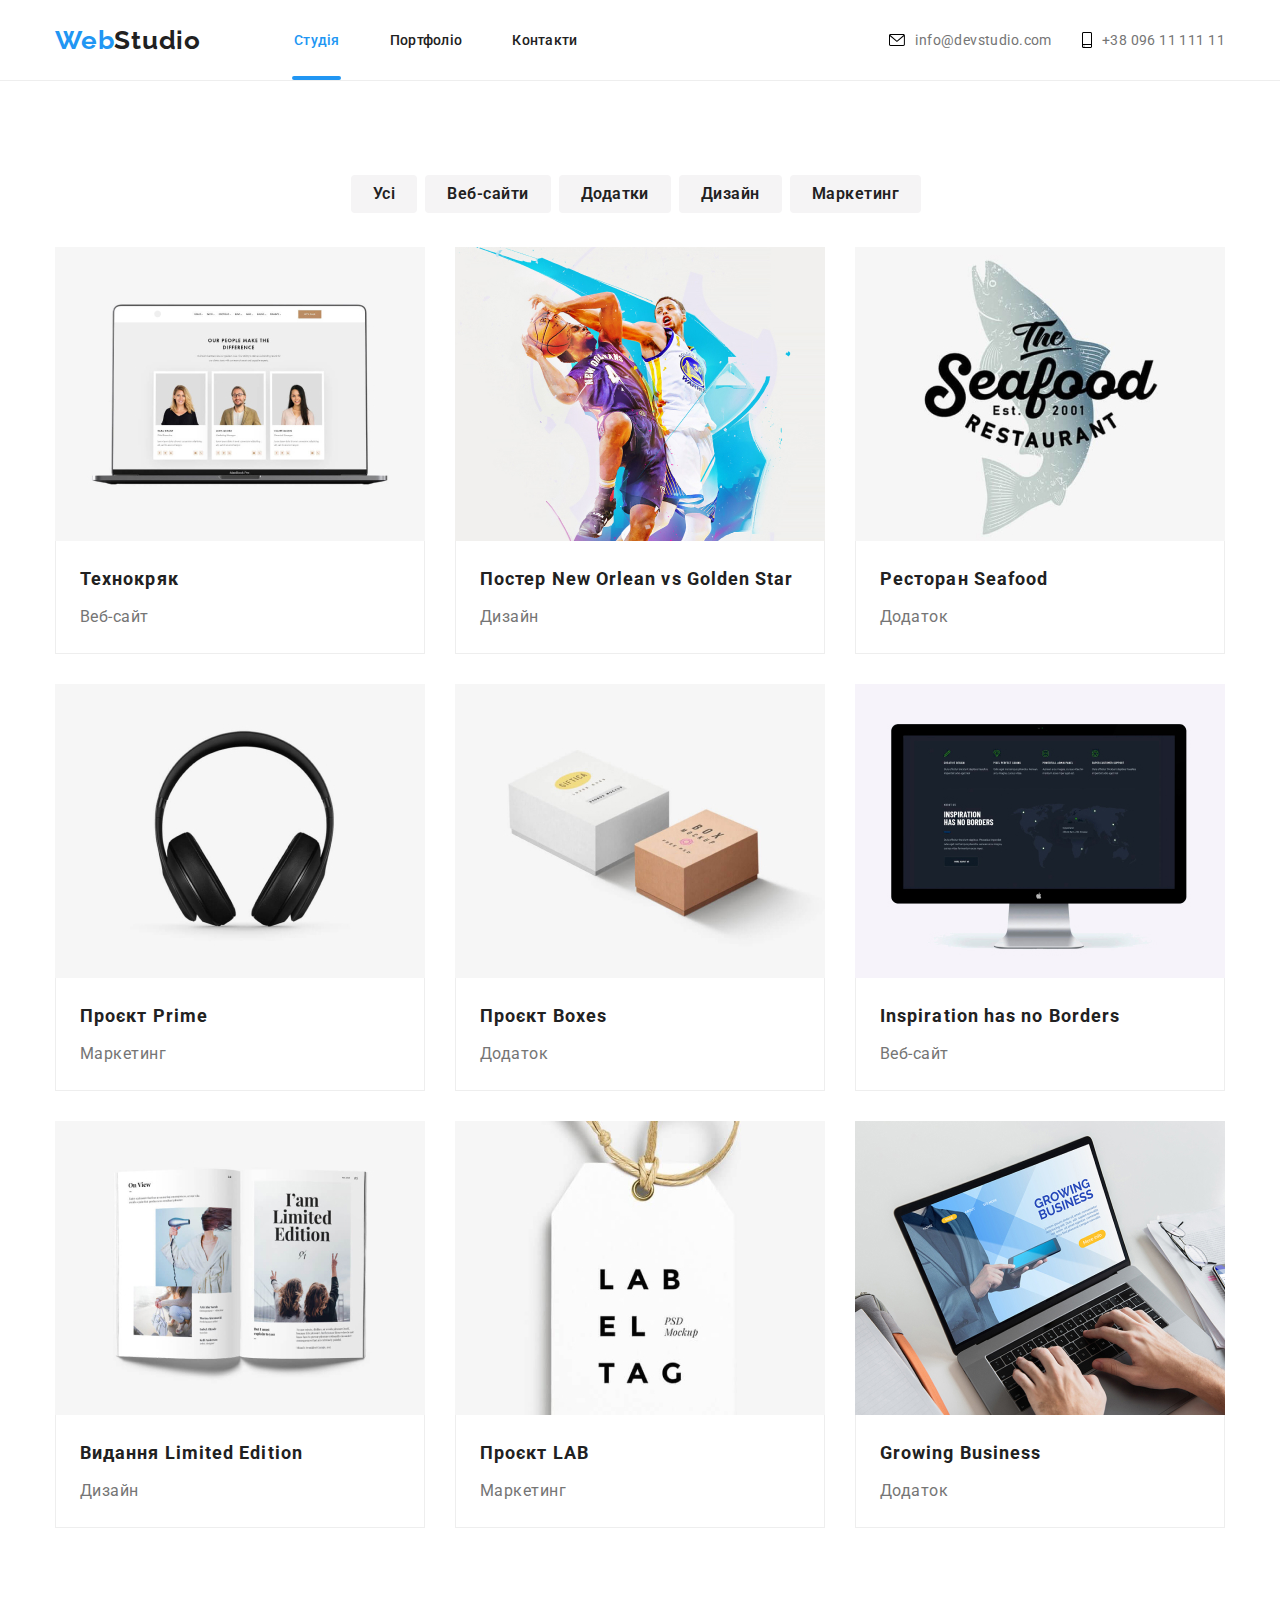
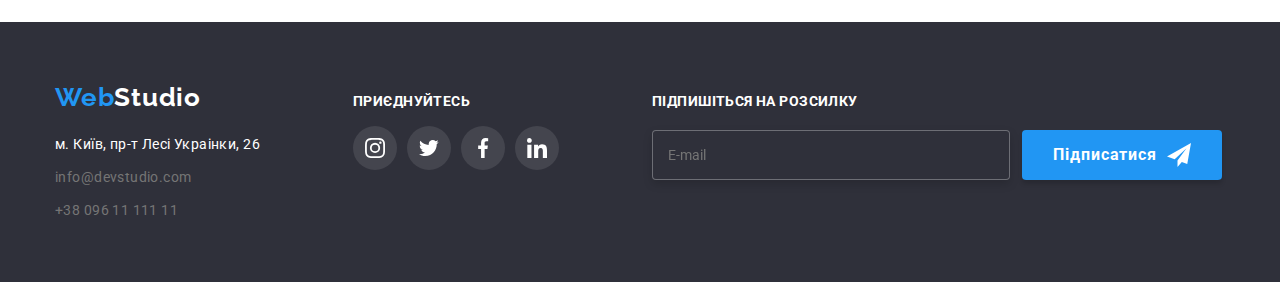
==== commit 42f2515c: "hw7" ====
--- a/portfolio.html
+++ b/portfolio.html
@@ -1,251 +1,220 @@
 <!DOCTYPE html>
 <html lang="uk">
-  <head>
-    <meta charset="UTF-8" />
-    <meta http-equiv="X-UA-Compatible" content="IE=edge" />
-    <meta name="viewport" content="width=device-width, initial-scale=1.0" />
-    <title>Portfolio</title>
-    <link rel="preconnect" href="https://fonts.googleapis.com" />
-    <link rel="preconnect" href="https://fonts.gstatic.com" crossorigin />
-    <link
-      href="https://fonts.googleapis.com/css2?family=Raleway:wght@700&family=Roboto:wght@400;500;700;900&display=swap"
-      rel="stylesheet"
-    />
-    <link
-      rel="stylesheet"
-      href="https://cdnjs.cloudflare.com/ajax/libs/modern-normalize/1.1.0/modern-normalize.min.css"
-    />
-    <link rel="stylesheet" href="./css/styles.css" />
-    <link rel="stylesheet" href="./css/main.min.css" />
-  </head>
-  <body>
-    <header class="header">
-      <div class="container header-container">
-        <nav class="nav-flex">
-          <a class="logo-header" href="./index.html">
-            <span class="logo-h1">Web</span>Studio</a
-          >
-          <ul class="nav-ul-flex">
-            <li>
-              <a class="link-header" href="./index.html">Студія</a>
-            </li>
-            <li>
-              <a class="link-header current" href="./portfolio.html"
-                >Портфоліо</a
-              >
-            </li>
-            <li><a class="link-header" href="#footer">Контакти</a></li>
-          </ul>
-        </nav>
-        <ul class="ul-mail-flex">
-          <li>
-            <a class="link-header-mail" href="mailto:info@devstudio.com">
-              <svg class="contacts-icon" width="16" height="12">
-                <use href="./img/icons.svg#icon-envelope"></use>
-              </svg>
-              info@devstudio.com
-            </a>
-          </li>
-          <li>
-            <a class="link-header-number" href="tel:+380961111111"
-              ><svg class="contacts-icon" width="10" height="16">
-                <use href="./img/icons.svg#icon-smartphone"></use>
-              </svg>
-              +38 096 11 111 11
-            </a>
-          </li>
-        </ul>
-      </div>
-    </header>
-    <main>
-      <section class="sec-one-portfolio">
-        <div class="container">
-          <h1 class="hidden">Що можна знайти на сайті</h1>
-          <ul class="button-list">
-            <li>
-              <button class="button-portfolio" type="button">Усі</button>
-            </li>
-            <li>
-              <button class="button-portfolio" type="button">Веб-сайти</button>
-            </li>
-            <li>
-              <button class="button-portfolio" type="button">Додатки</button>
-            </li>
-            <li>
-              <button class="button-portfolio" type="button">Дизайн</button>
-            </li>
-            <li>
-              <button class="button-portfolio" type="button">Маркетинг</button>
-            </li>
-          </ul>
-          <ul class="portfolio-cards">
-            <li class="portfolio-card">
-              <a class="portfolio-cards-link" href="#">
-                <div class="portfolio-wrapper-card">
-                  <img
-                    src="./img/8.jpg"
-                    alt="фото ноутбуку з відкритим сайтом"
-                    width="370"
-                  />
-                  <p class="portfolio-card-text">
-                    Ресурс пропонує комплексні пропозиції з різним рівнем
-                    функціоналу та сервісів. Все це дозволить відвідувачу
-                    отримати вичерпні відомості про компанію чи приватну особу.
-                  </p>
-                </div>
-                <div class="portfolio-name-type">
-                  <h2 class="portfolio-name">Технокряк</h2>
-                  <p class="portfolio-type">Веб-сайт</p>
-                </div>
-              </a>
-            </li>
-            <li class="portfolio-card">
-              <a class="portfolio-cards-link" href="#">
-                <div class="portfolio-wrapper-card">
-                  <img
-                    src="./img/9.jpg"
-                    alt="фото баскетболістів"
-                    width="370"
-                  />
-                  <p class="portfolio-card-text">
-                    Ресурс пропонує комплексні пропозиції з різним рівнем
-                    функціоналу та сервісів. Все це дозволить відвідувачу
-                    отримати вичерпні відомості про компанію чи приватну особу.
-                  </p>
-                </div>
-                <div class="portfolio-name-type">
-                  <h2 class="portfolio-name">
-                    Постер New Orlean vs Golden Star
-                  </h2>
-                  <p class="portfolio-type">Дизайн</p>
-                </div>
-              </a>
-            </li>
-            <li class="portfolio-card">
-              <a class="portfolio-cards-link" href="#">
-                <div class="portfolio-wrapper-card">
-                  <img
-                    src="./img/10.jpg"
-                    alt="фото логотипа ресторану"
-                    width="370"
-                  />
-                  <p class="portfolio-card-text">
-                    Ресурс пропонує комплексні пропозиції з різним рівнем
-                    функціоналу та сервісів. Все це дозволить відвідувачу
-                    отримати вичерпні відомості про компанію чи приватну особу.
-                  </p>
-                </div>
-                <div class="portfolio-name-type">
-                  <h2 class="portfolio-name">Ресторан Seafood</h2>
-                  <p class="portfolio-type">Додаток</p>
-                </div>
-              </a>
-            </li>
-            <li class="portfolio-card">
-              <a class="portfolio-cards-link" href="#">
-                <div class="portfolio-wrapper-card">
-                  <img src="./img/11.jpg" alt="фото навушників" width="370" />
-                  <p class="portfolio-card-text">
-                    Ресурс пропонує комплексні пропозиції з різним рівнем
-                    функціоналу та сервісів. Все це дозволить відвідувачу
-                    отримати вичерпні відомості про компанію чи приватну особу.
-                  </p>
-                </div>
-                <div class="portfolio-name-type">
-                  <h2 class="portfolio-name">Проєкт Prime</h2>
-                  <p class="portfolio-type">Маркетинг</p>
-                </div>
-              </a>
-            </li>
-            <li class="portfolio-card">
-              <a class="portfolio-cards-link" href="#">
-                <div class="portfolio-wrapper-card">
-                  <img
-                    src="./img/12.jpg"
-                    alt="фото коробок гарнітури"
-                    width="370"
-                  />
-                  <p class="portfolio-card-text">
-                    Ресурс пропонує комплексні пропозиції з різним рівнем
-                    функціоналу та сервісів. Все це дозволить відвідувачу
-                    отримати вичерпні відомості про компанію чи приватну особу.
-                  </p>
-                </div>
-                <div class="portfolio-name-type">
-                  <h2 class="portfolio-name">Проєкт Boxes</h2>
-                  <p class="portfolio-type">Додаток</p>
-                </div>
-              </a>
-            </li>
-            <li class="portfolio-card">
-              <a class="portfolio-cards-link" href="#">
-                <div class="portfolio-wrapper-card">
-                  <img src="./img/13.jpg" alt="фото монітора" width="370" />
-                  <p class="portfolio-card-text">
-                    Ресурс пропонує комплексні пропозиції з різним рівнем
-                    функціоналу та сервісів. Все це дозволить відвідувачу
-                    отримати вичерпні відомості про компанію чи приватну особу.
-                  </p>
-                </div>
-                <div class="portfolio-name-type">
-                  <h2 class="portfolio-name">Inspiration has no Borders</h2>
-                  <p class="portfolio-type">Веб-сайт</p>
-                </div>
-              </a>
-            </li>
-            <li class="portfolio-card">
-              <a class="portfolio-cards-link" href="#">
-                <div class="portfolio-wrapper-card">
-                  <img src="./img/14.jpg" alt="фото журналу" width="370" />
-                  <p class="portfolio-card-text">
-                    Ресурс пропонує комплексні пропозиції з різним рівнем
-                    функціоналу та сервісів. Все це дозволить відвідувачу
-                    отримати вичерпні відомості про компанію чи приватну особу.
-                  </p>
-                </div>
-                <div class="portfolio-name-type">
-                  <h2 class="portfolio-name">Видання Limited Edition</h2>
-                  <p class="portfolio-type">Дизайн</p>
-                </div>
-              </a>
-            </li>
-            <li class="portfolio-card">
-              <a class="portfolio-cards-link" href="#">
-                <div class="portfolio-wrapper-card">
-                  <img src="./img/15.jpg" alt="фото реклами" width="370" />
-                  <p class="portfolio-card-text">
-                    Ресурс пропонує комплексні пропозиції з різним рівнем
-                    функціоналу та сервісів. Все це дозволить відвідувачу
-                    отримати вичерпні відомості про компанію чи приватну особу.
-                  </p>
-                </div>
-                <div class="portfolio-name-type">
-                  <h2 class="portfolio-name">Проєкт LAB</h2>
-                  <p class="portfolio-type">Маркетинг</p>
-                </div>
-              </a>
-            </li>
-            <li class="portfolio-card">
-              <a class="portfolio-cards-link" href="#">
-                <div class="portfolio-wrapper-card">
-                  <img src="./img/16.jpg" alt="фото ноутбука" width="370" />
-                  <p class="portfolio-card-text">
-                    Ресурс пропонує комплексні пропозиції з різним рівнем
-                    функціоналу та сервісів. Все це дозволить відвідувачу
-                    отримати вичерпні відомості про компанію чи приватну особу.
-                  </p>
-                </div>
-                <div class="portfolio-name-type">
-                  <h2 class="portfolio-name">Growing Business</h2>
-                  <p class="portfolio-type">Додаток</p>
-                </div>
-              </a>
-            </li>
-          </ul>
-        </div>
-      </section>
-    </main>
-    <footer class="footer">
+	<head>
+		<meta charset="UTF-8" />
+		<meta http-equiv="X-UA-Compatible" content="IE=edge" />
+		<meta name="viewport" content="width=device-width, initial-scale=1.0" />
+		<title>Portfolio</title>
+		<link rel="preconnect" href="https://fonts.googleapis.com" />
+		<link rel="preconnect" href="https://fonts.gstatic.com" crossorigin />
+		<link
+			href="https://fonts.googleapis.com/css2?family=Raleway:wght@700&family=Roboto:wght@400;500;700;900&display=swap"
+			rel="stylesheet"
+		/>
+		<link
+			rel="stylesheet"
+			href="https://cdnjs.cloudflare.com/ajax/libs/modern-normalize/1.1.0/modern-normalize.min.css"
+		/>
+		<link rel="stylesheet" href="./css/styles.css" />
+		<link rel="stylesheet" href="./css/main.min.css" />
+	</head>
+	<body>
+		<header class="header">
+			<div class="container header__container">
+				<nav class="navigation header__navigation">
+					<a class="logo logo__header" href="./index.html"> <span class="logo-h1">Web</span>Studio</a>
+					<ul class="menu">
+						<li class="menu__item">
+							<a class="menu__link current" href="./index.html">Студія</a>
+						</li>
+						<li class="menu__item">
+							<a class="menu__link" href="./portfolio.html">Портфоліо</a>
+						</li>
+						<li class="menu__item"><a class="menu__link" href="#footer">Контакти</a></li>
+					</ul>
+				</nav>
+				<ul class="menu__contacts">
+					<li class="menu__item__contacts">
+						<a class="contacts__mail" href="mailto:info@devstudio.com">
+							<svg class="contacts-icon" width="16" height="12">
+								<use href="./img/icons.svg#icon-envelope"></use>
+							</svg>
+							info@devstudio.com
+						</a>
+					</li>
+					<li class="menu__item__contacts">
+						<a class="contacts__number" href="tel:+380961111111"
+							><svg class="contacts-icon" width="10" height="16">
+								<use href="./img/icons.svg#icon-smartphone"></use>
+							</svg>
+							+38 096 11 111 11
+						</a>
+					</li>
+				</ul>
+			</div>
+		</header>
+		<main>
+			<section class="sec-one-portfolio">
+				<div class="container">
+					<h1 class="hidden">Що можна знайти на сайті</h1>
+					<ul class="button-list">
+						<li>
+							<button class="button-portfolio" type="button">Усі</button>
+						</li>
+						<li>
+							<button class="button-portfolio" type="button">Веб-сайти</button>
+						</li>
+						<li>
+							<button class="button-portfolio" type="button">Додатки</button>
+						</li>
+						<li>
+							<button class="button-portfolio" type="button">Дизайн</button>
+						</li>
+						<li>
+							<button class="button-portfolio" type="button">Маркетинг</button>
+						</li>
+					</ul>
+					<ul class="portfolio-cards">
+						<li class="portfolio-card">
+							<a class="portfolio-cards-link" href="#">
+								<div class="portfolio-wrapper-card">
+									<img src="./img/8.jpg" alt="фото ноутбуку з відкритим сайтом" width="370" />
+									<p class="portfolio-card-text">
+										Ресурс пропонує комплексні пропозиції з різним рівнем функціоналу та сервісів. Все це дозволить
+										відвідувачу отримати вичерпні відомості про компанію чи приватну особу.
+									</p>
+								</div>
+								<div class="portfolio-name-type">
+									<h2 class="portfolio-name">Технокряк</h2>
+									<p class="portfolio-type">Веб-сайт</p>
+								</div>
+							</a>
+						</li>
+						<li class="portfolio-card">
+							<a class="portfolio-cards-link" href="#">
+								<div class="portfolio-wrapper-card">
+									<img src="./img/9.jpg" alt="фото баскетболістів" width="370" />
+									<p class="portfolio-card-text">
+										Ресурс пропонує комплексні пропозиції з різним рівнем функціоналу та сервісів. Все це дозволить
+										відвідувачу отримати вичерпні відомості про компанію чи приватну особу.
+									</p>
+								</div>
+								<div class="portfolio-name-type">
+									<h2 class="portfolio-name"> Постер New Orlean vs Golden Star </h2>
+									<p class="portfolio-type">Дизайн</p>
+								</div>
+							</a>
+						</li>
+						<li class="portfolio-card">
+							<a class="portfolio-cards-link" href="#">
+								<div class="portfolio-wrapper-card">
+									<img src="./img/10.jpg" alt="фото логотипа ресторану" width="370" />
+									<p class="portfolio-card-text">
+										Ресурс пропонує комплексні пропозиції з різним рівнем функціоналу та сервісів. Все це дозволить
+										відвідувачу отримати вичерпні відомості про компанію чи приватну особу.
+									</p>
+								</div>
+								<div class="portfolio-name-type">
+									<h2 class="portfolio-name">Ресторан Seafood</h2>
+									<p class="portfolio-type">Додаток</p>
+								</div>
+							</a>
+						</li>
+						<li class="portfolio-card">
+							<a class="portfolio-cards-link" href="#">
+								<div class="portfolio-wrapper-card">
+									<img src="./img/11.jpg" alt="фото навушників" width="370" />
+									<p class="portfolio-card-text">
+										Ресурс пропонує комплексні пропозиції з різним рівнем функціоналу та сервісів. Все це дозволить
+										відвідувачу отримати вичерпні відомості про компанію чи приватну особу.
+									</p>
+								</div>
+								<div class="portfolio-name-type">
+									<h2 class="portfolio-name">Проєкт Prime</h2>
+									<p class="portfolio-type">Маркетинг</p>
+								</div>
+							</a>
+						</li>
+						<li class="portfolio-card">
+							<a class="portfolio-cards-link" href="#">
+								<div class="portfolio-wrapper-card">
+									<img src="./img/12.jpg" alt="фото коробок гарнітури" width="370" />
+									<p class="portfolio-card-text">
+										Ресурс пропонує комплексні пропозиції з різним рівнем функціоналу та сервісів. Все це дозволить
+										відвідувачу отримати вичерпні відомості про компанію чи приватну особу.
+									</p>
+								</div>
+								<div class="portfolio-name-type">
+									<h2 class="portfolio-name">Проєкт Boxes</h2>
+									<p class="portfolio-type">Додаток</p>
+								</div>
+							</a>
+						</li>
+						<li class="portfolio-card">
+							<a class="portfolio-cards-link" href="#">
+								<div class="portfolio-wrapper-card">
+									<img src="./img/13.jpg" alt="фото монітора" width="370" />
+									<p class="portfolio-card-text">
+										Ресурс пропонує комплексні пропозиції з різним рівнем функціоналу та сервісів. Все це дозволить
+										відвідувачу отримати вичерпні відомості про компанію чи приватну особу.
+									</p>
+								</div>
+								<div class="portfolio-name-type">
+									<h2 class="portfolio-name">Inspiration has no Borders</h2>
+									<p class="portfolio-type">Веб-сайт</p>
+								</div>
+							</a>
+						</li>
+						<li class="portfolio-card">
+							<a class="portfolio-cards-link" href="#">
+								<div class="portfolio-wrapper-card">
+									<img src="./img/14.jpg" alt="фото журналу" width="370" />
+									<p class="portfolio-card-text">
+										Ресурс пропонує комплексні пропозиції з різним рівнем функціоналу та сервісів. Все це дозволить
+										відвідувачу отримати вичерпні відомості про компанію чи приватну особу.
+									</p>
+								</div>
+								<div class="portfolio-name-type">
+									<h2 class="portfolio-name">Видання Limited Edition</h2>
+									<p class="portfolio-type">Дизайн</p>
+								</div>
+							</a>
+						</li>
+						<li class="portfolio-card">
+							<a class="portfolio-cards-link" href="#">
+								<div class="portfolio-wrapper-card">
+									<img src="./img/15.jpg" alt="фото реклами" width="370" />
+									<p class="portfolio-card-text">
+										Ресурс пропонує комплексні пропозиції з різним рівнем функціоналу та сервісів. Все це дозволить
+										відвідувачу отримати вичерпні відомості про компанію чи приватну особу.
+									</p>
+								</div>
+								<div class="portfolio-name-type">
+									<h2 class="portfolio-name">Проєкт LAB</h2>
+									<p class="portfolio-type">Маркетинг</p>
+								</div>
+							</a>
+						</li>
+						<li class="portfolio-card">
+							<a class="portfolio-cards-link" href="#">
+								<div class="portfolio-wrapper-card">
+									<img src="./img/16.jpg" alt="фото ноутбука" width="370" />
+									<p class="portfolio-card-text">
+										Ресурс пропонує комплексні пропозиції з різним рівнем функціоналу та сервісів. Все це дозволить
+										відвідувачу отримати вичерпні відомості про компанію чи приватну особу.
+									</p>
+								</div>
+								<div class="portfolio-name-type">
+									<h2 class="portfolio-name">Growing Business</h2>
+									<p class="portfolio-type">Додаток</p>
+								</div>
+							</a>
+						</li>
+					</ul>
+				</div>
+			</section>
+		</main>
+		<footer class="footer">
 			<div class="container container-wrap">
 				<div class="join-us-wrap">
 					<a href="./index.html" class="text-logo-footer"> <span class="logo-h1">Web</span>Studio</a>
@@ -306,23 +275,16 @@
 				<div class="modal-footer">
 					<p class="sign-title">Підпишіться на розсилку</p>
 					<form class="footer-form">
-						
-							<input class="input-footer" 
-							type="email" 
-							name="input-email" 
-							id="email"
-							placeholder="E-mail">
-									<button class="input-button-footer" type="submit">
-										Підписатися
-										<svg class="modal-icon-footer" width="24" height="24">
-											<use href="./img/icons.svg#icon-icon-send-1"></use>
-										</svg>
-									</button>
-								
-							</form>
+						<input class="input-footer" type="email" name="input-email" id="email" placeholder="E-mail" />
+						<button class="input-button-footer" type="submit">
+							Підписатися
+							<svg class="modal-icon-footer" width="24" height="24">
+								<use href="./img/icons.svg#icon-icon-send-1"></use>
+							</svg>
+						</button>
+					</form>
+				</div>
 			</div>
-			
-		</div>
 		</footer>
-  </body>
+	</body>
 </html>
--- a/css/main.min.css
+++ b/css/main.min.css
@@ -1 +1 @@
-:root{--main-text-color: #212121;--secondary-text-color: #757575;--main-white-color: #fff;--highlight-color: #2196f3;--secondary-white-color: #f5f4f5;--fill-color: #2f303a;--button-active-color: #188ce8;--card-border-color: #eee;--background-color: #f5f4fa;--icon-color: #afb1b8}h1,h2,h3,h4,h5,h6,p{margin:0}ul{list-style:none;margin:0;padding:0}img{display:block}a{text-decoration:none;color:var(--main-text-color)}button{border:none;outline:none;margin:0 auto;display:block}.hidden{color:rgba(0,0,0,0);position:absolute;width:1px;height:1px;margin:-1px;border:0;padding:0;white-space:nowrap;-webkit-clip-path:inset(100%);clip-path:inset(100%);clip:rect(0 0 0 0);overflow:hidden}body{font-family:"Roboto",sans-serif;color:var(--main-text-color);font-size:14px;letter-spacing:.03em}.container{width:1200px;padding-left:15px;padding-right:15px;margin:0 auto}.modal{width:528px;min-height:580px;background-color:var(--main-white-color);box-shadow:0px 1px 3px rgba(0,0,0,.12),0px 1px 1px rgba(0,0,0,.14),0px 2px 1px rgba(0,0,0,.2);border-radius:4px;transform:translate(-50%, -50%);position:absolute;top:50%;left:50%;padding:40px}.modal-close{position:absolute;right:10px;top:10px;width:30px;height:30px;border:1px solid rgba(0,0,0,.1);border-radius:50%;display:flex;align-items:center;justify-content:center;background-color:rgba(0,0,0,0);cursor:pointer;transition:color 250ms cubic-bezier(0.4, 0, 0.2, 1),background-color 250ms cubic-bezier(0.4, 0, 0.2, 1)}.modal-close:hover .modal-close-icon,.modal-close:focus .modal-close-icon{fill:var(--button-active-color)}.is-hidden{opacity:0;visibility:hidden;pointer-events:none}.modal-title{font-weight:700;font-size:20px;line-height:1.15;text-align:center;letter-spacing:.03em;margin-bottom:12px;color:var(--main-text-color)}.modal-field{position:relative;margin-bottom:10px}.modal-icon{position:absolute;left:12px;top:30px}.input-label{color:var(--secondary-text-color);font-weight:400}.check-text{font-size:14px;line-height:1.7;letter-spacing:.03em;color:var(--secondary-text-color);display:flex;align-items:center}.check-text span{width:16px;height:15px;background:var(--main-white-color);border:.2px solid var(--main-text-color);border-radius:2px;margin-right:7px;display:flex;align-items:center;justify-content:center;fill:rgba(0,0,0,0)}.modal-check:checked+.check-text span{background-color:var(--highlight-color);border:none;fill:var(--main-white-color)}.modal-check:focus+.check-text span{border-color:var(--highlight-color)}.check-modal-icon{margin-left:20px}.input-policy{color:var(--highlight-color);letter-spacing:.03em;font-size:14px;line-height:1.7;text-decoration:underline;margin-left:5px}.modal-input{width:100%;height:40px;margin-top:4px;border-radius:5px;border:1px solid rgba(33,33,33,.2);border-radius:4px;padding-left:42px;color:var(--main-text-color);outline:rgba(0,0,0,0)}.modal-input:focus{border-color:var(--highlight-color)}.modal-input:focus+.modal-icon{fill:var(--highlight-color)}.modal-comment{width:100%;height:120px;border:1px solid rgba(33,33,33,.2);border-radius:4px;resize:none;padding:16px 12px;margin-top:4px;margin-bottom:20px}.modal-comment:hover,.modal-comment:focus{outline-color:var(--highlight-color)}.modal-comment::-moz-placeholder{font-size:12px;color:#303030;font-size:12px;line-height:1.16;letter-spacing:.01em;color:rgba(117,117,117,.5)}.modal-comment:-ms-input-placeholder{font-size:12px;color:#303030;font-size:12px;line-height:1.16;letter-spacing:.01em;color:rgba(117,117,117,.5)}.modal-comment::placeholder{font-size:12px;color:#303030;font-size:12px;line-height:1.16;letter-spacing:.01em;color:rgba(117,117,117,.5)}.comment{width:100%;height:120px;margin-top:28px}.input-button{width:200px;height:50px;font-weight:700;font-size:16px;line-height:1.8;box-shadow:0px 4px 4px rgba(0,0,0,.15);border-radius:4px;letter-spacing:.06em;color:var(--main-white-color);background-color:var(--highlight-color);cursor:pointer;margin-top:30px}.input-button:hover,.input-button:focus{background-color:var(--button-active-color);color:var(--main-white-color);transition:color 250ms cubic-bezier(0.4, 0, 0.2, 1),background-color 250ms cubic-bezier(0.4, 0, 0.2, 1),box-shadow 250ms cubic-bezier(0.4, 0, 0.2, 1)}.header{border-bottom:1px solid var(--card-border-color)}.header-container{height:80px;display:flex;align-items:center}.nav-flex{display:flex;margin-right:auto;align-items:center}.logo-header{margin-right:93px;font-family:"Raleway",sans-serif;font-size:26px;line-height:1.19;font-weight:700;letter-spacing:.03em}.logo-h1{color:var(--highlight-color)}.nav-ul-flex{display:flex;gap:50px;padding-top:32px}.current:after{display:block;content:"";width:108%;height:4px;border-radius:2px;background-color:var(--highlight-color);margin-top:28px;transform:translateX(-4%)}.link-header{text-decoration:none;font-size:14px;font-weight:500;line-height:1.15;letter-spacing:.02em;color:var(--main-text-color);transition:color 250ms cubic-bezier(0.4, 0, 0.2, 1)}.nav-ul-flex .link-header:hover,.nav-ul-flex .link-header:focus{color:var(--highlight-color)}.nav-ul-flex .link-header.current{color:var(--highlight-color)}.ul-mail-flex{display:flex;gap:30px;align-items:center}.contacts-icon{margin-right:10px}.link-header-number:hover .contacts-icon{fill:var(--highlight-color)}.link-header-mail:hover .contacts-icon{fill:var(--highlight-color)}.link-header-mail{display:flex;align-items:center;list-style:none;color:var(--secondary-text-color);transition:color 250ms cubic-bezier(0.4, 0, 0.2, 1)}.link-header-mail:hover,.link-header-mail:focus{color:var(--highlight-color)}.link-header-number{display:flex;align-items:center;list-style:none;color:var(--secondary-text-color);transition:color 250ms cubic-bezier(0.4, 0, 0.2, 1)}.link-header-number:hover,.link-header-number:focus{color:var(--highlight-color)}.hero{background-image:linear-gradient(rgba(47, 48, 58, 0.4), rgba(47, 48, 58, 0.4)),url(../img/hero.jpg);background-repeat:no-repeat;background-position:center;padding-top:200px;padding-bottom:200px}section{display:block}.main-h1-title{color:var(--main-white-color);font-size:44px;line-height:1.36;font-weight:900;text-transform:uppercase;letter-spacing:.06em;text-align:center;width:696px;margin:0 auto;margin-bottom:30px}.button{width:216px;height:50px;background-color:var(--highlight-color);font-size:16px;font-weight:700;line-height:1.875;letter-spacing:.06em;color:var(--main-white-color);border-radius:4px;cursor:pointer;font-family:inherit;transition:background-color 250ms cubic-bezier(0.4, 0, 0.2, 1),color 250ms cubic-bezier(0.4, 0, 0.2, 1)}.button:hover{background-color:var(--button-active-color);color:var(--main-white-color)}.button:focus{background-color:var(--button-active-color);color:var(--main-white-color)}.button:active{background-color:var(--button-active-color);color:var(--main-white-color)}.sec-two{padding-top:94px;padding-bottom:94px}.our-skills{display:flex;justify-content:space-between}.skill-cont{line-height:1.71;letter-spacing:.03em;width:270px;color:var(--secondary-text-color)}.svg-icon-style{display:flex;align-items:center;justify-content:center;background-color:var(--background-color);width:270px;height:120px;margin-bottom:30px}.skill-name{font-weight:700;font-size:14px;line-height:1.14;letter-spacing:.03em;text-transform:uppercase;color:var(--main-text-color);margin-bottom:10px}.skill-descr{font-size:14px;line-height:1.7;letter-spacing:.03em;color:var(--secondary-text-color)}.sec-three{text-align:center;width:100%;padding-bottom:94px}.sec-head{font-weight:700;font-size:36px;line-height:1,1666;text-align:center;letter-spacing:.03em;color:var(--main-text-color);margin-bottom:50px}.images-block{display:flex;justify-content:center;gap:30px}.images{list-style:none;position:relative}.label-text{position:absolute;display:flex;text-align:center;justify-content:center;align-items:center;right:0;bottom:0;width:100%;height:70px;font-weight:700;font-size:14px;line-height:1.14;letter-spacing:.03em;text-transform:uppercase;background-color:rgba(47,48,58,.8);color:var(--main-white-color)}.sec-four{background-color:var(--secondary-white-color);padding-top:94px;padding-bottom:94px}.cards{display:flex;gap:30px}.card{background-color:var(--main-white-color);box-shadow:0px 1px 3px rgba(0,0,0,.12),0px 1px 1px rgba(0,0,0,.14),0px 2px 1px rgba(0,0,0,.2);border-radius:0px 0px 4px 4px;list-style:none}.our-team{padding:30px 0}.card-name{font-weight:500;font-size:16px;line-height:1.19;text-align:center;letter-spacing:.03em;color:var(--main-text-color);margin-bottom:10px}.job{color:var(--secondary-text-color);font-size:16px;font-weight:400;letter-spacing:.03em;text-align:center}.social-icons-list{display:flex;justify-content:center;margin-top:16px;gap:10px}.social-icons-item{width:44px;height:44px}.social-media-icons{fill:var(--icon-color);transition:fill 250ms,background-color 250ms cubic-bezier(0.4, 0, 0.2, 1)}.social-icons-link:hover .social-media-icons,.social-icons-link:focus .social-media-icons{fill:#fff}.social-icons-link{display:flex;align-items:center;justify-content:center;width:100%;height:100%;border-radius:100%;background:rgba(255,255,255,.1);transition:background-color 250ms cubic-bezier(0.4, 0, 0.2, 1),color 250ms cubic-bezier(0.4, 0, 0.2, 1)}.social-icons-link:hover,.social-icons-link:focus{background-color:var(--highlight-color)}.clients{padding-top:94px;padding-bottom:94px}.clients-header{font-weight:700;font-size:36px;line-height:1.17;text-align:center;letter-spacing:.03em;color:var(--main-text-color);margin-bottom:50px}.clients-icons{display:flex;justify-content:center;gap:30px;fill:var(--icon-color)}.clients-icons-link:hover .clients-icons,.clients-icons-link:focus .clients-icons{fill:var(--highlight-color)}.clients-icons-list{width:170px;height:92px}.clients-icons-link{display:flex;align-items:center;justify-content:center;width:100%;height:100%;border:1px solid var(--icon-color);border-radius:4px;transition:fill 250ms cubic-bezier(0.4, 0, 0.2, 1),background-color 250ms cubic-bezier(0.4, 0, 0.2, 1)}.clients-icons-link:hover,.clients-icons-link:focus{border:1px solid var(--highlight-color)}.sec-one-portfolio{padding-top:94px;padding-bottom:94px}.button-list{display:flex;flex-direction:row;list-style:none;font-family:inherit;justify-content:center;margin-bottom:34px}.button-portfolio{width:auto;height:38px;background-color:var(--secondary-white-color);color:var(--main-text-color);border-radius:4px;padding:6px 22px;font-size:16px;line-height:1.63;letter-spacing:.03em;font-weight:600;text-align:center;cursor:pointer;font-family:inherit;margin-right:8px;transition:color 250ms cubic-bezier(0.4, 0, 0.2, 1),box-shadow 250ms cubic-bezier(0.4, 0, 0.2, 1),background-color 250ms cubic-bezier(0.4, 0, 0.2, 1)}.button-portfolio:hover,.button-portfolio:focus{background-color:var(--highlight-color);color:var(--main-white-color);box-shadow:0px 3px 1px rgba(0,0,0,.1),0px 1px 2px rgba(0,0,0,.08),0px 2px 2px rgba(0,0,0,.12)}.button-portfolio:active{background-color:var(--button-active-color);color:var(--main-white-color)}.portfolio-cards{display:flex;flex-wrap:wrap;gap:30px}.portfolio-card{background-color:var(--main-white-color);flex-basis:calc((100% - 60px)/3)}.portfolio-card:hover{box-shadow:0px 1px 1px rgba(0,0,0,.12),0px 4px 4px rgba(0,0,0,.06),1px 4px 6px rgba(0,0,0,.16)}.portfolio-wrapper-card{position:relative;overflow:hidden}.portfolio-cards-link{display:block}.portfolio-name-type{padding:20px 24px;border:1px solid var(--card-border-color);border-top:none}.portfolio-card-text{position:absolute;top:0;background-color:rgba(33,150,243,.9);color:var(--main-white-color);font-size:18px;line-height:1.5;letter-spacing:.03em;padding:63px 40px;transform:translateY(100%);transition:transform 250ms cubic-bezier(0.4, 0, 0.2, 1)}.portfolio-card:hover .portfolio-card-text{transform:translateY(0)}.portfolio-cards-link:focus .portfolio-card-text{transform:translateY(0)}.portfolio-name{margin-bottom:4px;font-weight:700;font-size:18px;line-height:2;letter-spacing:.06em;color:var(--main-text-color)}.portfolio-type{color:var(--secondary-text-color);font-size:16px;letter-spacing:.03em;line-height:2}.footer{padding:60px 0;background-color:var(--fill-color)}.footer-content{gap:9px;display:flex;flex-direction:column}.text-logo-footer{font-family:"Raleway",sans-serif;font-size:26px;line-height:1.19;font-weight:700;letter-spacing:.03em;color:var(--main-white-color);margin-bottom:20px;display:inline-block}.footer-icons{width:44px;height:44px}.footer-elem-item{list-style:none;font-style:normal}.footer-link-address{color:var(--main-white-color);letter-spacing:.03em;font-size:14px;line-height:1.7;transition:color 250ms cubic-bezier(0.4, 0, 0.2, 1)}.footer-link-address:hover,.footer-link-address:focus{color:var(--highlight-color)}.footer-links{font-family:"Roboto",sans-serif;color:var(--secondary-text-color);font-size:14px;line-height:1.7;letter-spacing:.03em;transition:color 250ms cubic-bezier(0.4, 0, 0.2, 1)}.footer-links:hover,.footer-links:focus{color:var(--highlight-color)}.social-footer-wrap .social-media-icons{fill:#fff}.join-us-header{font-weight:700;font-size:14px;line-height:1.14;letter-spacing:.03em;text-transform:uppercase;color:var(--main-white-color)}.container-wrap{display:flex;gap:93px;align-items:baseline}.backdrop{position:fixed;top:0;width:100%;height:100%;background-color:rgba(0,0,0,.2)}.footer-form{display:flex;gap:12px}.sign-title{font-weight:700;font-size:14px;line-height:1.14;letter-spacing:.03em;text-transform:uppercase;color:var(--main-white-color);margin-bottom:20px}.input-footer{width:358px;height:50px;border:1px solid rgba(255,255,255,.3);filter:drop-shadow(0px 4px 4px rgba(0, 0, 0, 0.15));border-radius:4px;background-color:var(--fill-color);color:var(--main-white-color);padding-left:15px}.input-footer:focus{outline-color:var(--highlight-color)}.input-footer:hover{border-color:var(--highlight-color)}.input-button-footer{width:200px;height:50px;box-shadow:0px 4px 4px rgba(0,0,0,.15);border-radius:4px;background-color:var(--highlight-color);font-weight:700;font-size:16px;line-height:1.8;display:flex;align-items:center;letter-spacing:.06em;color:var(--main-white-color);justify-content:center;gap:10px;cursor:pointer}.input-button-footer:hover,.input-button-footer:focus{background-color:var(--button-active-color);color:var(--main-white-color);transition:color 250ms cubic-bezier(0.4, 0, 0.2, 1),background-color 250ms cubic-bezier(0.4, 0, 0.2, 1)}.modal-icon-footer{fill:var(--main-white-color)}/*# sourceMappingURL=main.min.css.map */+:root{--main-text-color: #212121;--secondary-text-color: #757575;--main-white-color: #fff;--highlight-color: #2196f3;--secondary-white-color: #f5f4f5;--fill-color: #2f303a;--button-active-color: #188ce8;--card-border-color: #eee;--background-color: #f5f4fa;--icon-color: #afb1b8}h1,h2,h3,h4,h5,h6,p{margin:0}ul{list-style:none;margin:0;padding:0}img{display:block}a{text-decoration:none;color:var(--main-text-color)}button{border:none;outline:none;margin:0 auto;display:block}.hidden{color:rgba(0,0,0,0);position:absolute;width:1px;height:1px;margin:-1px;border:0;padding:0;white-space:nowrap;-webkit-clip-path:inset(100%);clip-path:inset(100%);clip:rect(0 0 0 0);overflow:hidden}body{font-family:"Roboto",sans-serif;color:var(--main-text-color);font-size:14px;letter-spacing:.03em}.container{width:1200px;padding-left:15px;padding-right:15px;margin:0 auto}.modal{width:528px;min-height:580px;background-color:var(--main-white-color);box-shadow:0px 1px 3px rgba(0,0,0,.12),0px 1px 1px rgba(0,0,0,.14),0px 2px 1px rgba(0,0,0,.2);border-radius:4px;transform:translate(-50%, -50%);position:absolute;top:50%;left:50%;padding:40px}.modal-close{position:absolute;right:10px;top:10px;width:30px;height:30px;border:1px solid rgba(0,0,0,.1);border-radius:50%;display:flex;align-items:center;justify-content:center;background-color:rgba(0,0,0,0);cursor:pointer;transition:color 250ms cubic-bezier(0.4, 0, 0.2, 1),background-color 250ms cubic-bezier(0.4, 0, 0.2, 1)}.modal-close:hover .modal-close-icon,.modal-close:focus .modal-close-icon{fill:var(--button-active-color)}.is-hidden{opacity:0;visibility:hidden;pointer-events:none}.modal-title{font-weight:700;font-size:20px;line-height:1.15;text-align:center;letter-spacing:.03em;margin-bottom:12px;color:var(--main-text-color)}.modal-field{position:relative;margin-bottom:10px}.modal-icon{position:absolute;left:12px;top:30px}.input-label{color:var(--secondary-text-color);font-weight:400}.check-text{font-size:14px;line-height:1.7;letter-spacing:.03em;color:var(--secondary-text-color);display:flex;align-items:center}.check-text span{width:16px;height:15px;background:var(--main-white-color);border:.2px solid var(--main-text-color);border-radius:2px;margin-right:7px;display:flex;align-items:center;justify-content:center;fill:rgba(0,0,0,0)}.modal-check:checked+.check-text span{background-color:var(--highlight-color);border:none;fill:var(--main-white-color)}.modal-check:focus+.check-text span{border-color:var(--highlight-color)}.check-modal-icon{margin-left:20px}.input-policy{color:var(--highlight-color);letter-spacing:.03em;font-size:14px;line-height:1.7;text-decoration:underline;margin-left:5px}.modal-input{width:100%;height:40px;margin-top:4px;border-radius:5px;border:1px solid rgba(33,33,33,.2);border-radius:4px;padding-left:42px;color:var(--main-text-color);outline:rgba(0,0,0,0)}.modal-input:focus{border-color:var(--highlight-color)}.modal-input:focus+.modal-icon{fill:var(--highlight-color)}.modal-comment{width:100%;height:120px;border:1px solid rgba(33,33,33,.2);border-radius:4px;resize:none;padding:16px 12px;margin-top:4px;margin-bottom:20px}.modal-comment:hover,.modal-comment:focus{outline-color:var(--highlight-color)}.modal-comment::-moz-placeholder{font-size:12px;color:#303030;font-size:12px;line-height:1.16;letter-spacing:.01em;color:rgba(117,117,117,.5)}.modal-comment:-ms-input-placeholder{font-size:12px;color:#303030;font-size:12px;line-height:1.16;letter-spacing:.01em;color:rgba(117,117,117,.5)}.modal-comment::placeholder{font-size:12px;color:#303030;font-size:12px;line-height:1.16;letter-spacing:.01em;color:rgba(117,117,117,.5)}.comment{width:100%;height:120px;margin-top:28px}.input-button{width:200px;height:50px;font-weight:700;font-size:16px;line-height:1.8;box-shadow:0px 4px 4px rgba(0,0,0,.15);border-radius:4px;letter-spacing:.06em;color:var(--main-white-color);background-color:var(--highlight-color);cursor:pointer;margin-top:30px}.input-button:hover,.input-button:focus{background-color:var(--button-active-color);color:var(--main-white-color);transition:color 250ms cubic-bezier(0.4, 0, 0.2, 1),background-color 250ms cubic-bezier(0.4, 0, 0.2, 1),box-shadow 250ms cubic-bezier(0.4, 0, 0.2, 1)}.header{border-bottom:1px solid var(--card-border-color)}.header__container{height:80px;display:flex;align-items:center}.header__navigation{display:flex;margin-right:auto;align-items:center}.logo__header{margin-right:93px;font-family:"Raleway",sans-serif;font-size:26px;line-height:1.19;font-weight:700;letter-spacing:.03em}.logo-h1{color:var(--highlight-color)}.menu{display:flex;gap:50px;padding-top:32px}.current:after{display:block;content:"";width:108%;height:4px;border-radius:2px;background-color:var(--highlight-color);margin-top:28px;transform:translateX(-4%)}.menu__link{text-decoration:none;font-size:14px;font-weight:500;line-height:1.15;letter-spacing:.02em;color:var(--main-text-color);transition:color 250ms cubic-bezier(0.4, 0, 0.2, 1)}.menu .menu__link:hover,.menu .menu__link:focus{color:var(--highlight-color)}.menu .menu__link.current{color:var(--highlight-color)}.menu__contacts{display:flex;gap:30px;align-items:center}.contacts-icon{margin-right:10px}.contacts__number:hover .contacts-icon{fill:var(--highlight-color)}.contacts__mail:hover .contacts-icon{fill:var(--highlight-color)}.contacts__mail{display:flex;align-items:center;list-style:none;color:var(--secondary-text-color);transition:color 250ms cubic-bezier(0.4, 0, 0.2, 1)}.contacts__mail:hover,.contacts__mail:focus{color:var(--highlight-color)}.contacts__number{display:flex;align-items:center;list-style:none;color:var(--secondary-text-color);transition:color 250ms cubic-bezier(0.4, 0, 0.2, 1)}.contacts__number:hover,.contacts__number:focus{color:var(--highlight-color)}.hero{background-image:linear-gradient(rgba(47, 48, 58, 0.4), rgba(47, 48, 58, 0.4)),url(../img/hero.jpg);background-repeat:no-repeat;background-position:center;padding-top:200px;padding-bottom:200px}section{display:block}.hero__title{color:var(--main-white-color);font-size:44px;line-height:1.36;font-weight:900;text-transform:uppercase;letter-spacing:.06em;text-align:center;width:696px;margin:0 auto;margin-bottom:30px}.hero__button{width:216px;height:50px;background-color:var(--highlight-color);font-size:16px;font-weight:700;line-height:1.875;letter-spacing:.06em;color:var(--main-white-color);border-radius:4px;cursor:pointer;font-family:inherit;transition:background-color 250ms cubic-bezier(0.4, 0, 0.2, 1),color 250ms cubic-bezier(0.4, 0, 0.2, 1)}.hero__button:hover{background-color:var(--button-active-color);color:var(--main-white-color)}.hero__button:focus{background-color:var(--button-active-color);color:var(--main-white-color)}.hero__button:active{background-color:var(--button-active-color);color:var(--main-white-color)}.benefits{padding-top:94px;padding-bottom:94px}.benefits__list{display:flex;justify-content:space-between}.benefits__content{line-height:1.71;letter-spacing:.03em;width:270px;color:var(--secondary-text-color)}.svg-icon-style{display:flex;align-items:center;justify-content:center;background-color:var(--background-color);width:270px;height:120px;margin-bottom:30px}.benefits__name{font-weight:700;font-size:14px;line-height:1.14;letter-spacing:.03em;text-transform:uppercase;color:var(--main-text-color);margin-bottom:10px}.benefits__descr{font-size:14px;line-height:1.7;letter-spacing:.03em;color:var(--secondary-text-color)}.our__works{text-align:center;width:100%;padding-bottom:94px}.works__title{font-weight:700;font-size:36px;line-height:1,1666;text-align:center;letter-spacing:.03em;color:var(--main-text-color);margin-bottom:50px}.images__block{display:flex;justify-content:center;gap:30px}.images__item{list-style:none;position:relative}.images__text{position:absolute;display:flex;text-align:center;justify-content:center;align-items:center;right:0;bottom:0;width:100%;height:70px;font-weight:700;font-size:14px;line-height:1.14;letter-spacing:.03em;text-transform:uppercase;background-color:rgba(47,48,58,.8);color:var(--main-white-color)}.sec-four{background-color:var(--secondary-white-color);padding-top:94px;padding-bottom:94px}.cards{display:flex;gap:30px}.card{background-color:var(--main-white-color);box-shadow:0px 1px 3px rgba(0,0,0,.12),0px 1px 1px rgba(0,0,0,.14),0px 2px 1px rgba(0,0,0,.2);border-radius:0px 0px 4px 4px;list-style:none}.our-team{padding:30px 0}.card-name{font-weight:500;font-size:16px;line-height:1.19;text-align:center;letter-spacing:.03em;color:var(--main-text-color);margin-bottom:10px}.job{color:var(--secondary-text-color);font-size:16px;font-weight:400;letter-spacing:.03em;text-align:center}.social-icons-list{display:flex;justify-content:center;margin-top:16px;gap:10px}.social-icons-item{width:44px;height:44px}.social-media-icons{fill:var(--icon-color);transition:fill 250ms,background-color 250ms cubic-bezier(0.4, 0, 0.2, 1)}.social-icons-link:hover .social-media-icons,.social-icons-link:focus .social-media-icons{fill:#fff}.social-icons-link{display:flex;align-items:center;justify-content:center;width:100%;height:100%;border-radius:100%;background:rgba(255,255,255,.1);transition:background-color 250ms cubic-bezier(0.4, 0, 0.2, 1),color 250ms cubic-bezier(0.4, 0, 0.2, 1)}.social-icons-link:hover,.social-icons-link:focus{background-color:var(--highlight-color)}.clients{padding-top:94px;padding-bottom:94px}.clients-header{font-weight:700;font-size:36px;line-height:1.17;text-align:center;letter-spacing:.03em;color:var(--main-text-color);margin-bottom:50px}.clients-icons{display:flex;justify-content:center;gap:30px;fill:var(--icon-color)}.clients-icons-link:hover .clients-icons,.clients-icons-link:focus .clients-icons{fill:var(--highlight-color)}.clients-icons-list{width:170px;height:92px}.clients-icons-link{display:flex;align-items:center;justify-content:center;width:100%;height:100%;border:1px solid var(--icon-color);border-radius:4px;transition:fill 250ms cubic-bezier(0.4, 0, 0.2, 1),background-color 250ms cubic-bezier(0.4, 0, 0.2, 1)}.clients-icons-link:hover,.clients-icons-link:focus{border:1px solid var(--highlight-color)}.sec-one-portfolio{padding-top:94px;padding-bottom:94px}.button-list{display:flex;flex-direction:row;list-style:none;font-family:inherit;justify-content:center;margin-bottom:34px}.button-portfolio{width:auto;height:38px;background-color:var(--secondary-white-color);color:var(--main-text-color);border-radius:4px;padding:6px 22px;font-size:16px;line-height:1.63;letter-spacing:.03em;font-weight:600;text-align:center;cursor:pointer;font-family:inherit;margin-right:8px;transition:color 250ms cubic-bezier(0.4, 0, 0.2, 1),box-shadow 250ms cubic-bezier(0.4, 0, 0.2, 1),background-color 250ms cubic-bezier(0.4, 0, 0.2, 1)}.button-portfolio:hover,.button-portfolio:focus{background-color:var(--highlight-color);color:var(--main-white-color);box-shadow:0px 3px 1px rgba(0,0,0,.1),0px 1px 2px rgba(0,0,0,.08),0px 2px 2px rgba(0,0,0,.12)}.button-portfolio:active{background-color:var(--button-active-color);color:var(--main-white-color)}.portfolio-cards{display:flex;flex-wrap:wrap;gap:30px}.portfolio-card{background-color:var(--main-white-color);flex-basis:calc((100% - 60px)/3)}.portfolio-card:hover{box-shadow:0px 1px 1px rgba(0,0,0,.12),0px 4px 4px rgba(0,0,0,.06),1px 4px 6px rgba(0,0,0,.16)}.portfolio-wrapper-card{position:relative;overflow:hidden}.portfolio-cards-link{display:block}.portfolio-name-type{padding:20px 24px;border:1px solid var(--card-border-color);border-top:none}.portfolio-card-text{position:absolute;top:0;background-color:rgba(33,150,243,.9);color:var(--main-white-color);font-size:18px;line-height:1.5;letter-spacing:.03em;padding:63px 40px;transform:translateY(100%);transition:transform 250ms cubic-bezier(0.4, 0, 0.2, 1)}.portfolio-card:hover .portfolio-card-text{transform:translateY(0)}.portfolio-cards-link:focus .portfolio-card-text{transform:translateY(0)}.portfolio-name{margin-bottom:4px;font-weight:700;font-size:18px;line-height:2;letter-spacing:.06em;color:var(--main-text-color)}.portfolio-type{color:var(--secondary-text-color);font-size:16px;letter-spacing:.03em;line-height:2}.footer{padding:60px 0;background-color:var(--fill-color)}.footer-content{gap:9px;display:flex;flex-direction:column}.text-logo-footer{font-family:"Raleway",sans-serif;font-size:26px;line-height:1.19;font-weight:700;letter-spacing:.03em;color:var(--main-white-color);margin-bottom:20px;display:inline-block}.footer-icons{width:44px;height:44px}.footer-elem-item{list-style:none;font-style:normal}.footer-link-address{color:var(--main-white-color);letter-spacing:.03em;font-size:14px;line-height:1.7;transition:color 250ms cubic-bezier(0.4, 0, 0.2, 1)}.footer-link-address:hover,.footer-link-address:focus{color:var(--highlight-color)}.footer-links{font-family:"Roboto",sans-serif;color:var(--secondary-text-color);font-size:14px;line-height:1.7;letter-spacing:.03em;transition:color 250ms cubic-bezier(0.4, 0, 0.2, 1)}.footer-links:hover,.footer-links:focus{color:var(--highlight-color)}.social-footer-wrap .social-media-icons{fill:#fff}.join-us-header{font-weight:700;font-size:14px;line-height:1.14;letter-spacing:.03em;text-transform:uppercase;color:var(--main-white-color)}.container-wrap{display:flex;gap:93px;align-items:baseline}.backdrop{position:fixed;top:0;width:100%;height:100%;background-color:rgba(0,0,0,.2)}.footer-form{display:flex;gap:12px}.sign-title{font-weight:700;font-size:14px;line-height:1.14;letter-spacing:.03em;text-transform:uppercase;color:var(--main-white-color);margin-bottom:20px}.input-footer{width:358px;height:50px;border:1px solid rgba(255,255,255,.3);filter:drop-shadow(0px 4px 4px rgba(0, 0, 0, 0.15));border-radius:4px;background-color:var(--fill-color);color:var(--main-white-color);padding-left:15px}.input-footer:focus{outline-color:var(--highlight-color)}.input-footer:hover{border-color:var(--highlight-color)}.input-button-footer{width:200px;height:50px;box-shadow:0px 4px 4px rgba(0,0,0,.15);border-radius:4px;background-color:var(--highlight-color);font-weight:700;font-size:16px;line-height:1.8;display:flex;align-items:center;letter-spacing:.06em;color:var(--main-white-color);justify-content:center;gap:10px;cursor:pointer}.input-button-footer:hover,.input-button-footer:focus{background-color:var(--button-active-color);color:var(--main-white-color);transition:color 250ms cubic-bezier(0.4, 0, 0.2, 1),background-color 250ms cubic-bezier(0.4, 0, 0.2, 1)}.modal-icon-footer{fill:var(--main-white-color)}/*# sourceMappingURL=main.min.css.map */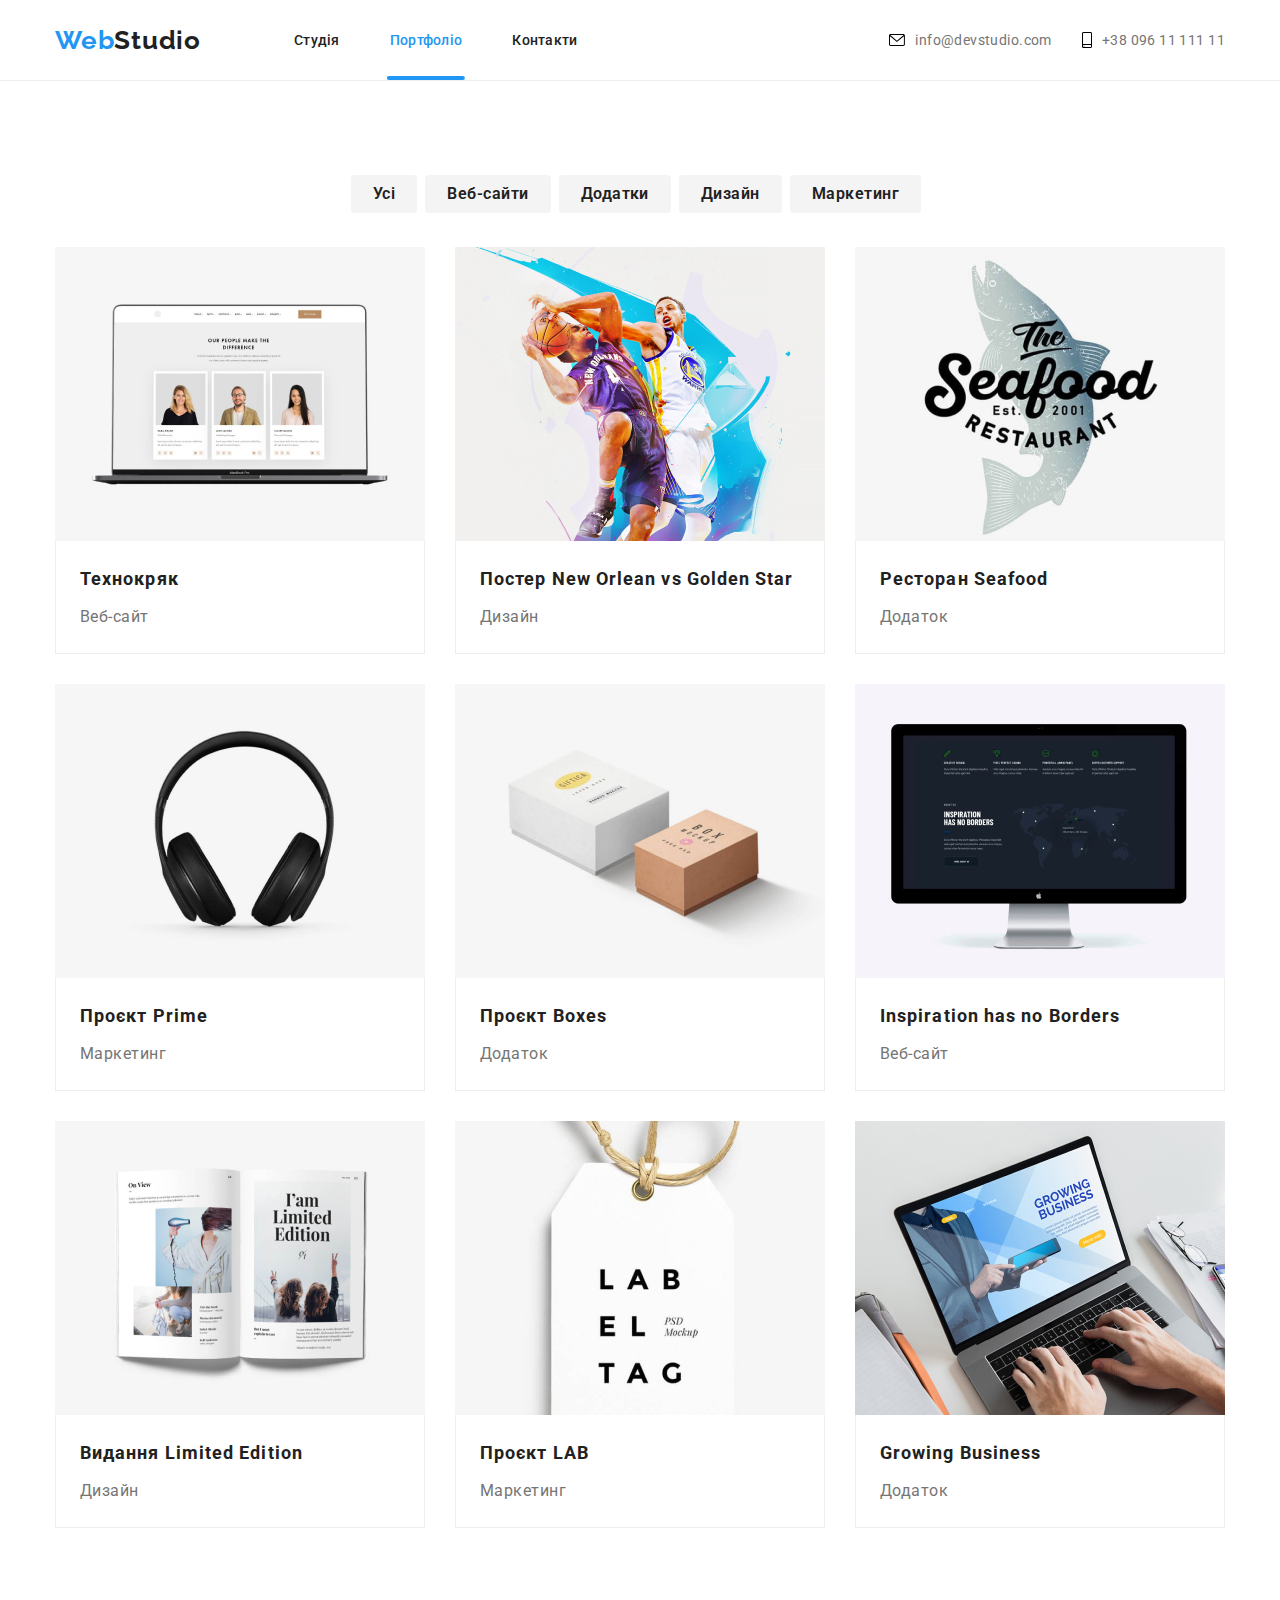
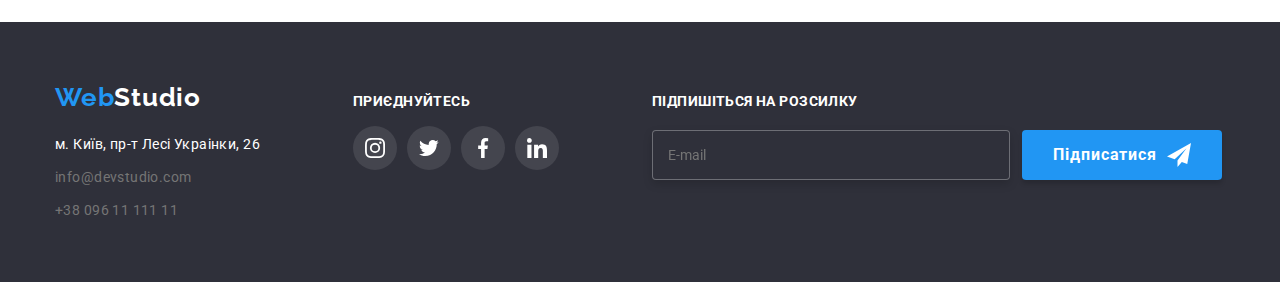
==== commit 1aec4a43: "hw7" ====
--- a/portfolio.html
+++ b/portfolio.html
@@ -25,10 +25,10 @@
 					<a class="logo logo__header" href="./index.html"> <span class="logo-h1">Web</span>Studio</a>
 					<ul class="menu">
 						<li class="menu__item">
-							<a class="menu__link current" href="./index.html">Студія</a>
+							<a class="menu__link " href="./index.html">Студія</a>
 						</li>
 						<li class="menu__item">
-							<a class="menu__link" href="./portfolio.html">Портфоліо</a>
+							<a class="menu__link current" href="./portfolio.html">Портфоліо</a>
 						</li>
 						<li class="menu__item"><a class="menu__link" href="#footer">Контакти</a></li>
 					</ul>
